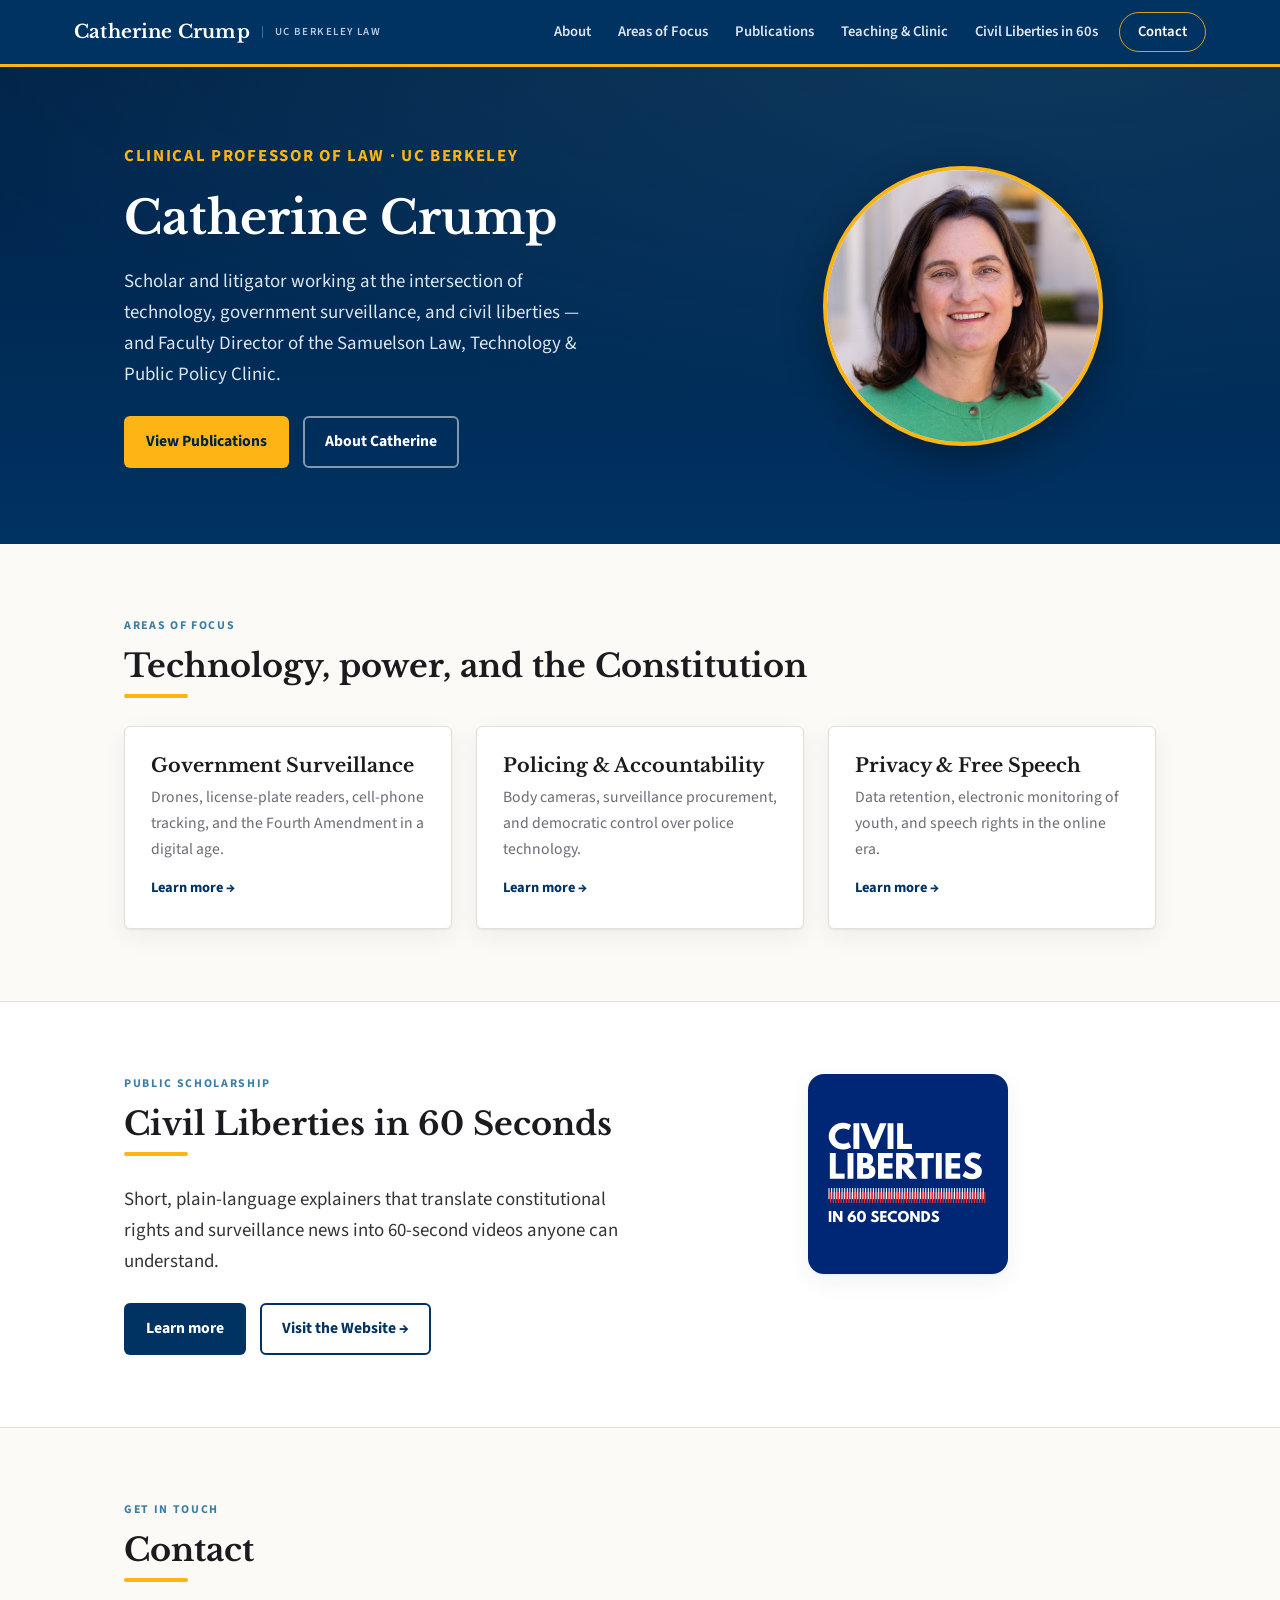
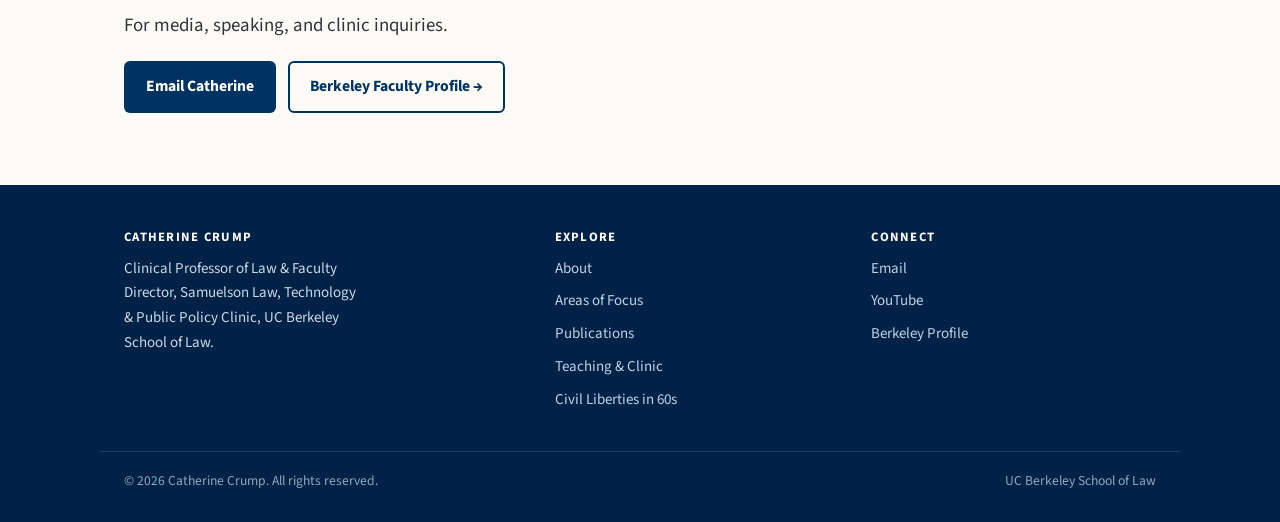
==== index.html @ 0d12ff84 "Refine the top nav menu - Drop redundant 'Home' item (brand links home) - Make 'Contact' a gold outl" ====
<!DOCTYPE html>
<html lang="en">
<head>
  <meta charset="UTF-8" />
  <meta name="viewport" content="width=device-width, initial-scale=1.0" />
  <title>Catherine Crump — Privacy, Surveillance & Civil Liberties Scholar</title>
  <meta name="description" content="Catherine Crump is a clinical professor of law at UC Berkeley and Faculty Director of the Samuelson Law, Technology & Public Policy Clinic, working at the intersection of technology, surveillance, and civil liberties." />
  <link rel="icon" type="image/png" href="assets/favicon.png" />
  <link rel="apple-touch-icon" href="assets/apple-touch-icon.png" />
  <link rel="preconnect" href="https://fonts.googleapis.com" />
  <link rel="preconnect" href="https://fonts.gstatic.com" crossorigin />
  <link href="https://fonts.googleapis.com/css2?family=Libre+Baskerville:ital,wght@0,400;0,700;1,400&family=Source+Sans+3:wght@400;600;700&display=swap" rel="stylesheet" />
  <link rel="stylesheet" href="css/style.css" />
</head>
<body>
  <!-- HEADER -->
  <header class="site-header">
    <nav class="nav">
      <a class="brand" href="index.html">Catherine Crump <span class="brand-sub">UC Berkeley Law</span></a>
      <button class="nav-toggle" aria-label="Menu" aria-expanded="false">☰</button>
      <ul class="nav-links">
        <li><a href="about.html">About</a></li>
        <li><a href="areas-of-focus.html">Areas of Focus</a></li>
        <li><a href="publications.html">Publications</a></li>
        <li><a href="teaching.html">Teaching &amp; Clinic</a></li>
        <li><a href="civil-liberties-60.html">Civil Liberties in 60s</a></li>
        <li><a href="index.html#contact" class="nav-cta">Contact</a></li>
      </ul>
    </nav>
  </header>

  <!-- HERO -->
  <section class="hero">
    <div class="container hero-grid">
      <div>
        <p class="title">Clinical Professor of Law · UC Berkeley</p>
        <h1>Catherine Crump</h1>
        <p>Scholar and litigator working at the intersection of technology, government surveillance, and civil liberties — and Faculty Director of the Samuelson Law, Technology &amp; Public Policy Clinic.</p>
        <div class="hero-cta">
          <a class="btn btn-gold" href="publications.html">View Publications</a>
          <a class="btn btn-ghost" href="about.html">About Catherine</a>
        </div>
      </div>
      <div>
        <div class="portrait">
          <img src="assets/catherine-crump.jpg" alt="Portrait of Catherine Crump" id="portrait" />
        </div>
      </div>
    </div>
  </section>

  <!-- FOCUS AREAS -->
  <section class="section">
    <div class="container">
      <p class="eyebrow">Areas of Focus</p>
      <h2 class="section-title">Technology, power, and the Constitution</h2>
      <div class="rule"></div>
      <div class="grid-3">
        <a class="card card-link" href="areas-of-focus.html#government-surveillance">
          <h3>Government Surveillance</h3>
          <p>Drones, license-plate readers, cell-phone tracking, and the Fourth Amendment in a digital age.</p>
          <span class="card-more">Learn more →</span>
        </a>
        <a class="card card-link" href="areas-of-focus.html#policing-accountability">
          <h3>Policing &amp; Accountability</h3>
          <p>Body cameras, surveillance procurement, and democratic control over police technology.</p>
          <span class="card-more">Learn more →</span>
        </a>
        <a class="card card-link" href="areas-of-focus.html#privacy-free-speech">
          <h3>Privacy &amp; Free Speech</h3>
          <p>Data retention, electronic monitoring of youth, and speech rights in the online era.</p>
          <span class="card-more">Learn more →</span>
        </a>
      </div>
    </div>
  </section>

  <!-- HIGHLIGHT: CL60 -->
  <section class="section section--alt">
    <div class="container grid-2">
      <div>
        <p class="eyebrow">Public Scholarship</p>
        <h2 class="section-title">Civil Liberties in 60 Seconds</h2>
        <div class="rule"></div>
        <p class="lead">Short, plain-language explainers that translate constitutional rights and surveillance news into 60-second videos anyone can understand.</p>
        <div class="hero-cta">
          <a class="btn btn-blue" href="civil-liberties-60.html">Learn more</a>
          <a class="btn btn-ghost" style="color:var(--berkeley-blue);border-color:var(--berkeley-blue)" href="https://homejeopardy.github.io/civil-liberties-60/" target="_blank" rel="noopener">Visit the Website →</a>
        </div>
      </div>
      <div style="text-align:center">
        <a href="https://homejeopardy.github.io/civil-liberties-60/" target="_blank" rel="noopener" aria-label="Visit the Civil Liberties in 60 Seconds website">
          <img src="assets/cl60-logo.png" alt="Civil Liberties in 60 Seconds logo" style="width:200px;margin:0 auto;border-radius:16px;box-shadow:var(--shadow)" />
        </a>
      </div>
    </div>
  </section>

  <!-- CONTACT -->
  <section class="section" id="contact">
    <div class="container">
      <p class="eyebrow">Get in Touch</p>
      <h2 class="section-title">Contact</h2>
      <div class="rule"></div>
      <p class="lead">For media, speaking, and clinic inquiries.</p>
      <div class="contact-links">
        <a class="btn btn-blue" href="mailto:ccrump@clinical.law.berkeley.edu">Email Catherine</a>
        <a class="btn btn-ghost" style="color:var(--berkeley-blue);border-color:var(--berkeley-blue)" href="https://www.law.berkeley.edu/our-faculty/faculty-profiles/catherine-crump/" target="_blank" rel="noopener">Berkeley Faculty Profile →</a>
      </div>
    </div>
  </section>

  <!-- FOOTER -->
  <footer class="site-footer">
    <div class="container footer-grid">
      <div>
        <h4>Catherine Crump</h4>
        <p style="margin:0;max-width:34ch">Clinical Professor of Law &amp; Faculty Director, Samuelson Law, Technology &amp; Public Policy Clinic, UC Berkeley School of Law.</p>
      </div>
      <div>
        <h4>Explore</h4>
        <ul>
          <li><a href="about.html">About</a></li>
          <li><a href="areas-of-focus.html">Areas of Focus</a></li>
          <li><a href="publications.html">Publications</a></li>
          <li><a href="teaching.html">Teaching &amp; Clinic</a></li>
          <li><a href="civil-liberties-60.html">Civil Liberties in 60s</a></li>
        </ul>
      </div>
      <div>
        <h4>Connect</h4>
        <ul>
          <li><a href="mailto:ccrump@clinical.law.berkeley.edu">Email</a></li>
          <li><a href="https://www.youtube.com/@profcrump" target="_blank" rel="noopener">YouTube</a></li>
          <li><a href="https://www.law.berkeley.edu/our-faculty/faculty-profiles/catherine-crump/" target="_blank" rel="noopener">Berkeley Profile</a></li>
        </ul>
      </div>
    </div>
    <div class="container footer-bottom">
      <span>© <span id="year">2026</span> Catherine Crump. All rights reserved.</span>
      <span>UC Berkeley School of Law</span>
    </div>
  </footer>

  <script src="js/main.js"></script>
  <script>document.getElementById("year").textContent = new Date().getFullYear();</script>
</body>
</html>
---- css/style.css ----
/* =========================================================
   Catherine Crump — personal academic site
   Berkeley-scholarly theme
   ========================================================= */

:root {
  /* Berkeley palette */
  --berkeley-blue: #003262;
  --berkeley-blue-deep: #002247;
  --california-gold: #fdb515;
  --founders-rock: #3b7ea1;
  --lawrence: #00b0da;

  /* Neutrals */
  --ink: #1b1b1f;
  --body: #33333a;
  --muted: #6b6b76;
  --line: #e4e0d7;
  --paper: #fbfaf6;
  --card: #ffffff;

  /* CL60 accent (from the channel brand) */
  --cl60-red: #ff3131;

  --serif: "Libre Baskerville", Georgia, "Times New Roman", serif;
  --sans: "Source Sans 3", "Source Sans Pro", -apple-system, BlinkMacSystemFont,
    "Segoe UI", Roboto, Helvetica, Arial, sans-serif;

  --maxw: 1080px;
  --radius: 6px;
  --shadow: 0 1px 2px rgba(0, 30, 60, 0.06), 0 8px 24px rgba(0, 30, 60, 0.06);
}

* { box-sizing: border-box; }

html { scroll-behavior: smooth; }

body {
  margin: 0;
  font-family: var(--sans);
  color: var(--body);
  background: var(--paper);
  line-height: 1.65;
  font-size: 18px;
  -webkit-font-smoothing: antialiased;
  text-rendering: optimizeLegibility;
}

h1, h2, h3, h4 {
  font-family: var(--serif);
  color: var(--ink);
  line-height: 1.25;
  font-weight: 700;
}

a { color: var(--berkeley-blue); text-decoration: none; }
a:hover { text-decoration: underline; }

img { max-width: 100%; display: block; }

.container {
  width: 100%;
  max-width: var(--maxw);
  margin: 0 auto;
  padding: 0 24px;
}

.section { padding: 72px 0; }
.section--tight { padding: 48px 0; }
.section--alt { background: #fff; border-top: 1px solid var(--line); border-bottom: 1px solid var(--line); }

.eyebrow {
  font-family: var(--sans);
  text-transform: uppercase;
  letter-spacing: 0.14em;
  font-size: 0.74rem;
  font-weight: 700;
  color: var(--founders-rock);
  margin: 0 0 10px;
}

.section-title { font-size: 2rem; margin: 0 0 8px; }
.lead { font-size: 1.18rem; color: var(--body); }

/* Gold rule motif */
.rule {
  width: 64px; height: 4px;
  background: var(--california-gold);
  border-radius: 3px;
  margin: 0 0 28px;
}

/* ---------- Header / nav ---------- */
.site-header {
  position: sticky; top: 0; z-index: 50;
  background: var(--berkeley-blue);
  color: #fff;
  border-bottom: 3px solid var(--california-gold);
}
.nav {
  display: flex; align-items: center; justify-content: space-between;
  gap: 12px; padding: 12px 24px; max-width: 1180px; margin: 0 auto;
}
.brand {
  display: flex; align-items: center; gap: 12px; white-space: nowrap;
  color: #fff; font-family: var(--serif); font-weight: 700;
  font-size: 1.16rem; letter-spacing: 0.01em;
}
.brand:hover { text-decoration: none; }
.brand .brand-sub {
  font-family: var(--sans); font-weight: 600; font-size: 0.68rem;
  color: #b9cbe0; letter-spacing: 0.13em; text-transform: uppercase;
  padding-left: 12px; border-left: 1px solid rgba(255,255,255,0.28);
  line-height: 1.15;
}
.nav-links { display: flex; align-items: center; gap: 3px; list-style: none; margin: 0; padding: 0; }
.nav-links a {
  color: #dbe6f2; font-size: 0.92rem; font-weight: 600; white-space: nowrap;
  padding: 8px 12px; border-radius: 6px; display: inline-block;
  transition: color .15s ease, background .15s ease;
}
.nav-links a:hover { color: #fff; background: rgba(255,255,255,0.10); text-decoration: none; }
.nav-links a.active { color: #fff; }
.nav-links a.active::after {
  content: ""; display: block; height: 2px; margin-top: 5px;
  background: var(--california-gold); border-radius: 2px;
}
/* Contact call-to-action pill */
.nav-links a.nav-cta {
  margin-left: 6px; padding: 7px 18px; border-radius: 999px;
  color: #fff; border: 1.5px solid rgba(253,181,21,0.85);
}
.nav-links a.nav-cta:hover {
  background: var(--california-gold); color: var(--berkeley-blue-deep); border-color: var(--california-gold);
}
.nav-toggle {
  display: none; background: transparent; border: 1px solid rgba(255,255,255,0.4);
  color: #fff; border-radius: 5px; padding: 6px 10px; cursor: pointer; font-size: 1.1rem;
}

/* ---------- Hero ---------- */
.hero {
  background:
    radial-gradient(1200px 400px at 80% -10%, rgba(61,126,161,0.25), transparent),
    linear-gradient(180deg, var(--berkeley-blue-deep), var(--berkeley-blue));
  color: #fff; padding: 76px 0;
}
.hero-grid {
  display: grid; grid-template-columns: 1.4fr 0.9fr; gap: 48px; align-items: center;
}
.hero h1 { color: #fff; font-size: 2.9rem; margin: 0 0 14px; }
.hero .title { color: var(--california-gold); font-weight: 700; font-size: 1.05rem;
  text-transform: uppercase; letter-spacing: 0.1em; margin: 0 0 18px; font-family: var(--sans); }
.hero p { color: #dbe6f0; font-size: 1.18rem; max-width: 52ch; }
.hero-cta { margin-top: 26px; display: flex; gap: 14px; flex-wrap: wrap; }

.portrait {
  width: 280px; height: 280px; border-radius: 50%;
  margin: 0 auto; overflow: hidden; background: #ffffff;
  border: 4px solid var(--california-gold);
  box-shadow: 0 12px 40px rgba(0,0,0,0.35);
}
.portrait img { width: 100%; height: 100%; object-fit: cover; }

/* ---------- Buttons ---------- */
.btn {
  display: inline-block; font-family: var(--sans); font-weight: 700;
  padding: 11px 20px; border-radius: 6px; cursor: pointer; font-size: 0.98rem;
  border: 2px solid transparent; transition: transform .05s ease, background .15s ease;
}
.btn:hover { text-decoration: none; }
.btn:active { transform: translateY(1px); }
.btn-gold { background: var(--california-gold); color: var(--berkeley-blue-deep); }
.btn-gold:hover { background: #ffc844; }
.btn-ghost { background: transparent; color: #fff; border-color: rgba(255,255,255,0.5); }
.btn-ghost:hover { background: rgba(255,255,255,0.12); }
.btn-blue { background: var(--berkeley-blue); color: #fff; }
.btn-blue:hover { background: var(--berkeley-blue-deep); }

/* ---------- Cards / highlights ---------- */
.grid-3 { display: grid; grid-template-columns: repeat(3, 1fr); gap: 24px; }
.grid-2 { display: grid; grid-template-columns: 1fr 1fr; gap: 40px; align-items: start; }
.card {
  background: var(--card); border: 1px solid var(--line);
  border-radius: var(--radius); padding: 26px; box-shadow: var(--shadow);
}
.card h3 { margin: 0 0 8px; font-size: 1.2rem; }
.card p { margin: 0; color: var(--muted); font-size: 0.98rem; }

/* Clickable focus cards */
.card-link {
  display: block; text-decoration: none; color: inherit;
  transition: transform .1s ease, box-shadow .15s ease, border-color .15s ease;
}
.card-link:hover {
  transform: translateY(-3px); text-decoration: none;
  border-color: var(--founders-rock);
  box-shadow: 0 12px 30px rgba(0, 30, 60, 0.13);
}
.card-more {
  display: inline-block; margin-top: 14px;
  color: var(--berkeley-blue); font-weight: 700; font-size: 0.9rem;
}
.card-link:hover .card-more { color: var(--founders-rock); }

/* Offset anchored sections below the sticky header */
.focus-section { scroll-margin-top: 88px; }

.stat-row { display: flex; gap: 40px; flex-wrap: wrap; margin-top: 8px; }
.stat b { font-family: var(--serif); font-size: 2rem; color: var(--berkeley-blue); display: block; }
.stat span { color: var(--muted); font-size: 0.9rem; }

/* ---------- Prose ---------- */
.prose p { margin: 0 0 18px; }
.prose h3 { margin: 32px 0 10px; font-size: 1.3rem; }
.prose ul { padding-left: 20px; }
.prose li { margin-bottom: 8px; }

/* ---------- Publications ---------- */
.pub-controls {
  display: flex; flex-wrap: wrap; gap: 10px; align-items: center;
  margin: 0 0 32px;
}
.filter-btn {
  border: 1px solid var(--line); background: #fff; color: var(--body);
  padding: 7px 15px; border-radius: 999px; cursor: pointer; font-size: 0.9rem;
  font-family: var(--sans); font-weight: 600;
}
.filter-btn:hover { border-color: var(--founders-rock); }
.filter-btn.active { background: var(--berkeley-blue); color: #fff; border-color: var(--berkeley-blue); }

.pub-group { margin-bottom: 44px; }
.pub-group > h2 {
  font-size: 1.5rem; color: var(--berkeley-blue);
  border-bottom: 2px solid var(--california-gold);
  padding-bottom: 8px; margin: 0 0 8px;
}
.pub-count { color: var(--muted); font-size: 0.85rem; }

.pub {
  padding: 20px 0; border-bottom: 1px solid var(--line);
  display: grid; grid-template-columns: 68px 1fr; gap: 20px;
}
.pub:last-child { border-bottom: none; }
.pub-year { font-family: var(--serif); font-weight: 700; color: var(--founders-rock); font-size: 1.05rem; }
.pub-title { font-family: var(--serif); font-weight: 700; color: var(--ink); font-size: 1.12rem; margin: 0 0 4px; }
.pub-authors { color: var(--body); font-size: 0.96rem; margin: 0 0 2px; }
.pub-cite { color: var(--muted); font-size: 0.92rem; font-style: italic; margin: 0 0 10px; }
.pub-links { display: flex; gap: 8px; flex-wrap: wrap; }
.pub-link {
  font-size: 0.82rem; font-weight: 700; padding: 4px 12px; border-radius: 4px;
  background: #eef3f8; color: var(--berkeley-blue); border: 1px solid #dbe6f0;
}
.pub-link:hover { background: var(--berkeley-blue); color: #fff; text-decoration: none; }
.pub-link[aria-disabled="true"] { background: #f3f1ec; color: var(--muted); border-color: var(--line); cursor: default; }

/* ---------- CL60 page ---------- */
.cl60-hero {
  background: linear-gradient(135deg, #002676, #001a52);
  color: #fff; border-radius: 12px; padding: 40px; display: grid;
  grid-template-columns: 130px 1fr; gap: 28px; align-items: center;
}
.cl60-hero img { width: 130px; height: 130px; border-radius: 16px; background:#fff; }
.cl60-hero h2 { color: #fff; margin: 0 0 6px; }
.cl60-hero p { color: #d9e3f2; margin: 0 0 16px; }
.tick-divider {
  height: 14px; margin: 34px 0;
  background-image: repeating-linear-gradient(90deg, var(--cl60-red) 0 2px, transparent 2px 16px);
  opacity: 0.8;
}

/* ---------- Contact strip ---------- */
.contact-links { display: flex; flex-wrap: wrap; gap: 12px; margin-top: 20px; }

/* ---------- Footer ---------- */
.site-footer {
  background: var(--berkeley-blue-deep); color: #cdd9e5;
  padding: 44px 0 30px; margin-top: 0; font-size: 0.94rem;
}
.footer-grid { display: grid; grid-template-columns: 1.4fr 1fr 1fr; gap: 32px; }
.site-footer h4 { color: #fff; font-family: var(--sans); font-size: 0.8rem;
  text-transform: uppercase; letter-spacing: 0.1em; margin: 0 0 12px; }
.site-footer a { color: #bcd3ea; }
.site-footer ul { list-style: none; padding: 0; margin: 0; }
.site-footer li { margin-bottom: 8px; }
.footer-bottom { border-top: 1px solid rgba(255,255,255,0.12); margin-top: 30px;
  padding-top: 18px; color: #8fa7bf; font-size: 0.85rem; display: flex;
  justify-content: space-between; flex-wrap: wrap; gap: 8px; }

/* ---------- Responsive ---------- */
/* Collapse to hamburger while the 7-item nav would otherwise wrap */
@media (max-width: 1120px) {
  .nav-toggle { display: inline-block; }
  .nav-links {
    display: none; position: absolute; top: 100%; left: 0; right: 0;
    flex-direction: column; align-items: stretch; gap: 0;
    background: var(--berkeley-blue); padding: 8px 16px 16px;
    border-bottom: 3px solid var(--california-gold);
  }
  .nav-links.open { display: flex; }
  .nav-links a { padding: 12px 8px; font-size: 1rem; }
  .nav-links a.active::after { display: none; }
  /* Contact reverts to a plain (gold) link inside the dropdown */
  .nav-links a.nav-cta {
    margin-left: 0; padding: 12px 8px; border: none; border-radius: 6px;
    color: var(--california-gold);
  }
  .nav-links a.nav-cta:hover { background: rgba(255,255,255,0.10); color: var(--california-gold); }
}

@media (max-width: 560px) {
  .brand .brand-sub { display: none; }
}

@media (max-width: 860px) {
  body { font-size: 17px; }
  .hero-grid { grid-template-columns: 1fr; text-align: center; }
  .hero h1 { font-size: 2.2rem; }
  .hero p { margin-left: auto; margin-right: auto; }
  .hero-cta { justify-content: center; }
  .portrait { order: -1; width: 200px; height: 200px; }
  .grid-3, .grid-2, .footer-grid { grid-template-columns: 1fr; }
  .cl60-hero { grid-template-columns: 1fr; text-align: center; }
  .cl60-hero img { margin: 0 auto; }
  .pub { grid-template-columns: 1fr; gap: 4px; }
  .pub-year { font-size: 0.95rem; }
}
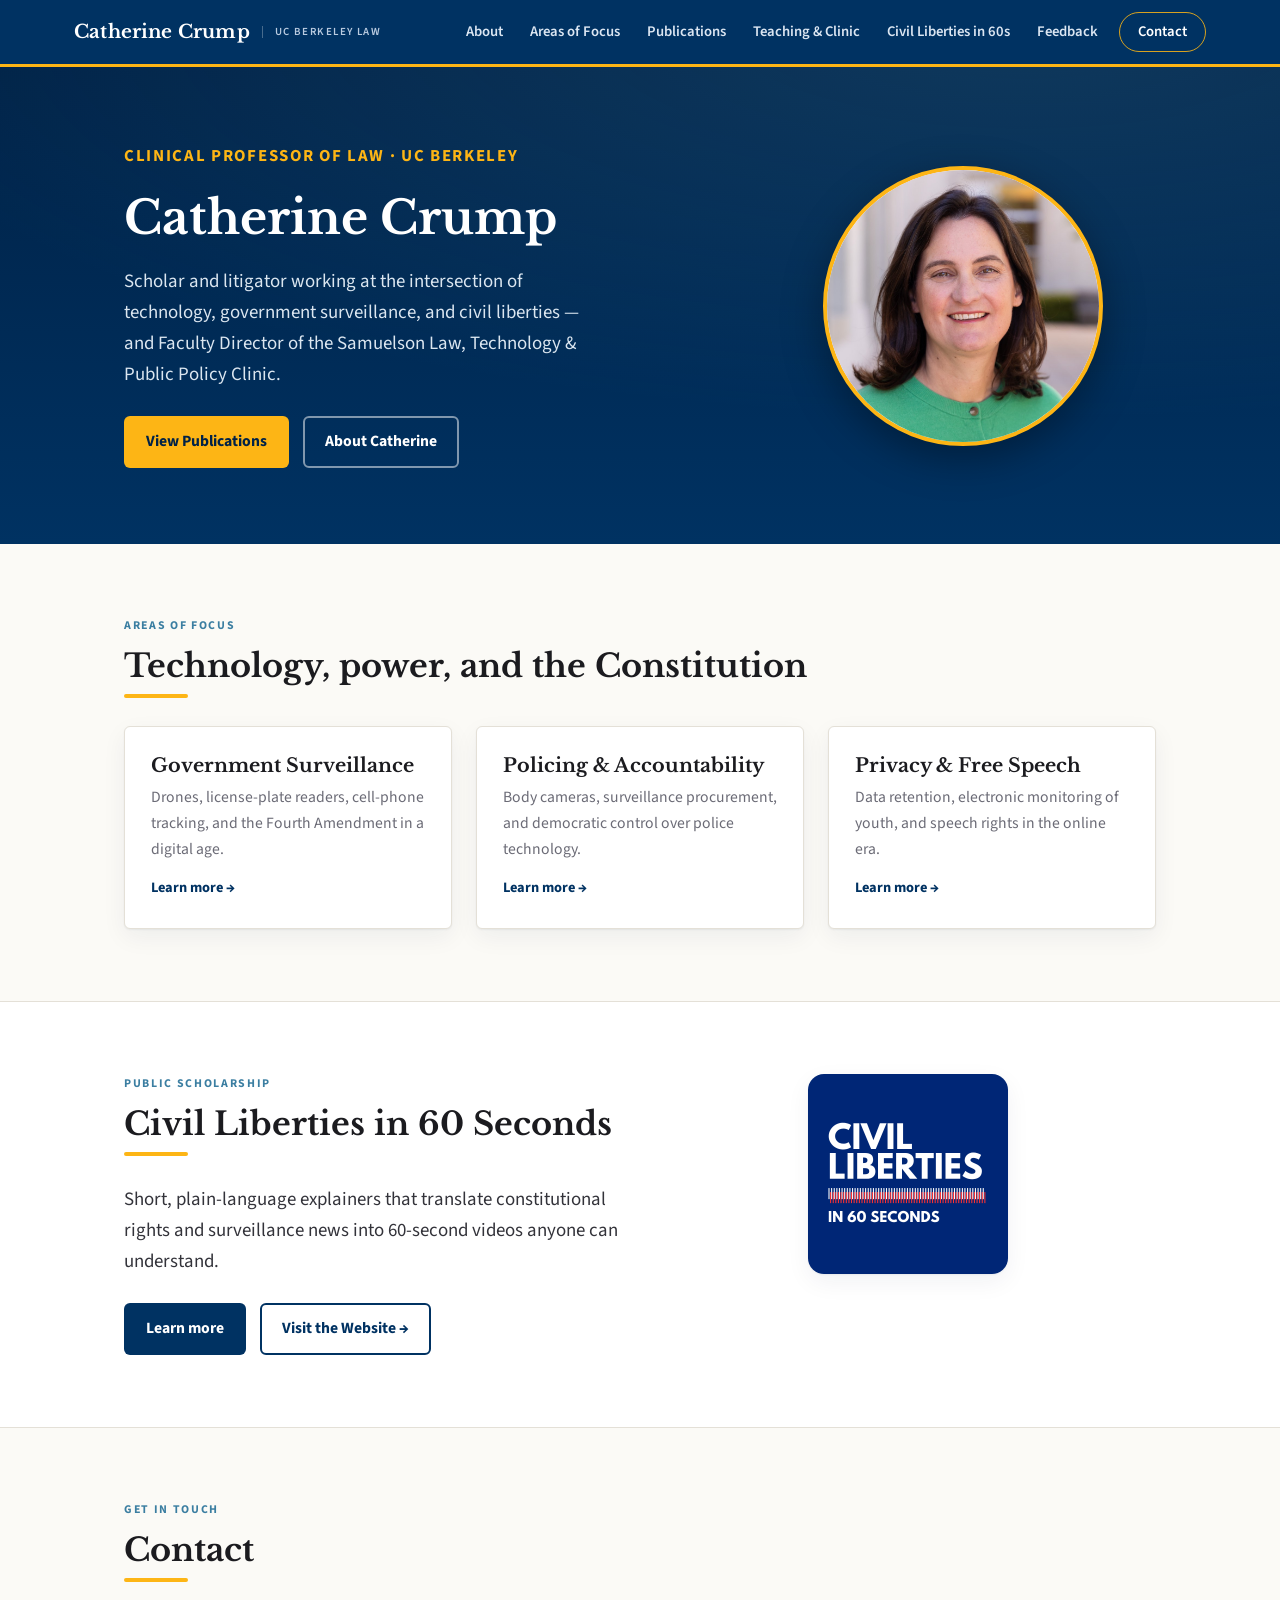
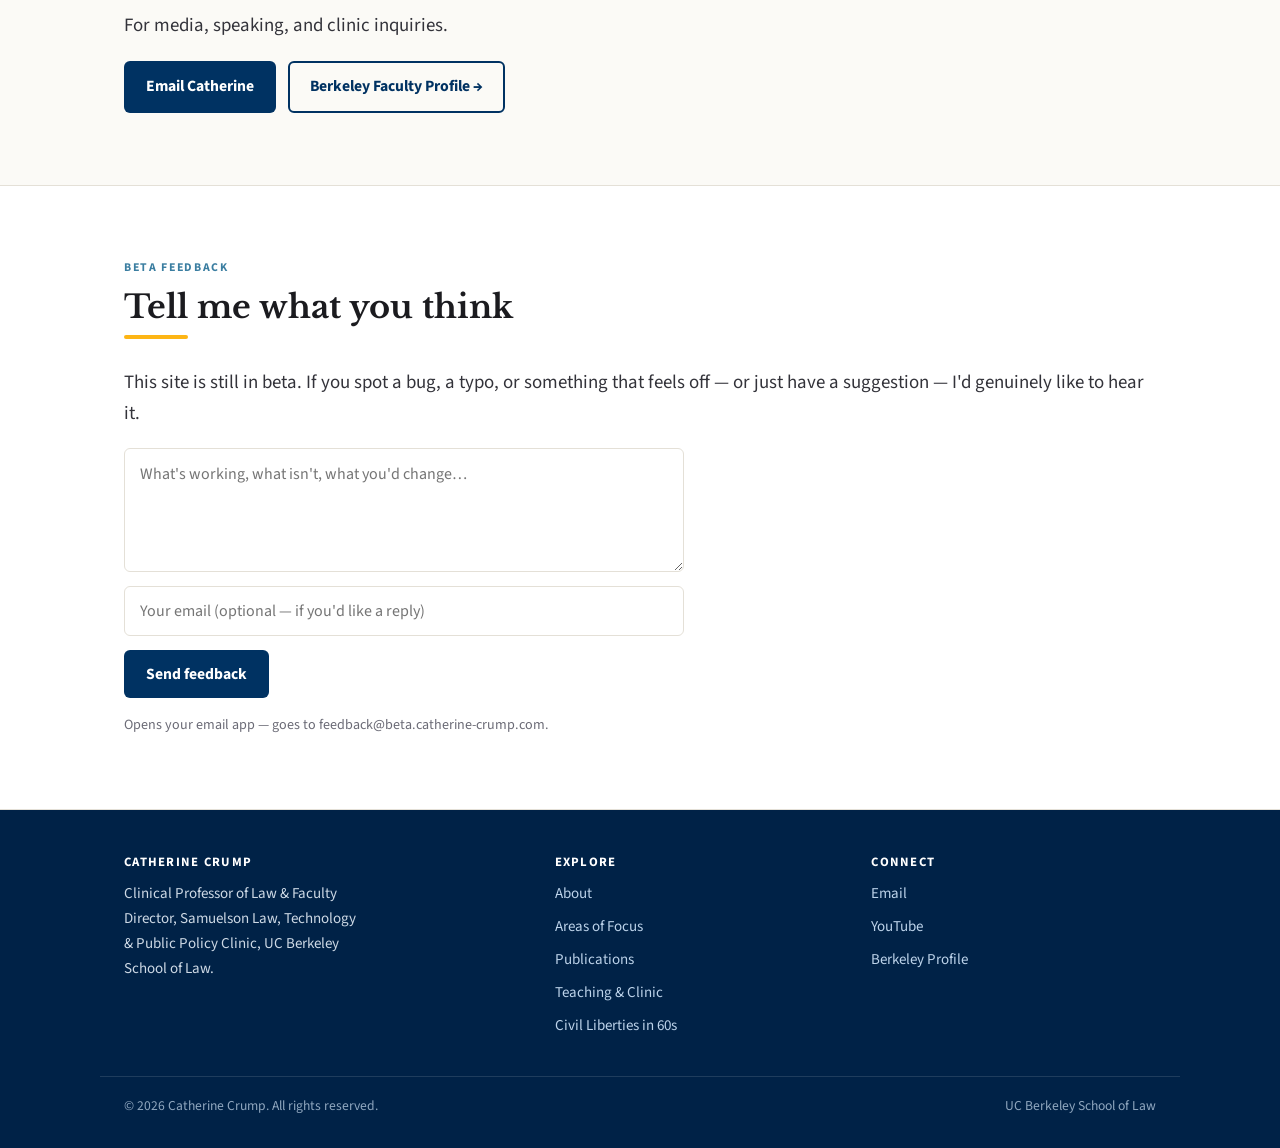
==== commit 8d0d70be: "Add a feedback section (mailto feedback@beta.catherine-crump.com) New Feedback section on the homepa" ====
--- a/index.html
+++ b/index.html
@@ -16,15 +16,16 @@
   <!-- HEADER -->
   <header class="site-header">
     <nav class="nav">
-      <a class="brand" href="index.html">Catherine Crump <span class="brand-sub">UC Berkeley Law</span></a>
+      <a class="brand" href="/">Catherine Crump <span class="brand-sub">UC Berkeley Law</span></a>
       <button class="nav-toggle" aria-label="Menu" aria-expanded="false">☰</button>
       <ul class="nav-links">
-        <li><a href="about.html">About</a></li>
-        <li><a href="areas-of-focus.html">Areas of Focus</a></li>
-        <li><a href="publications.html">Publications</a></li>
-        <li><a href="teaching.html">Teaching &amp; Clinic</a></li>
-        <li><a href="civil-liberties-60.html">Civil Liberties in 60s</a></li>
-        <li><a href="index.html#contact" class="nav-cta">Contact</a></li>
+        <li><a href="about">About</a></li>
+        <li><a href="areas-of-focus">Areas of Focus</a></li>
+        <li><a href="publications">Publications</a></li>
+        <li><a href="teaching">Teaching &amp; Clinic</a></li>
+        <li><a href="civil-liberties-60">Civil Liberties in 60s</a></li>
+        <li><a href="/#feedback">Feedback</a></li>
+        <li><a href="/#contact" class="nav-cta">Contact</a></li>
       </ul>
     </nav>
   </header>
@@ -37,8 +38,8 @@
         <h1>Catherine Crump</h1>
         <p>Scholar and litigator working at the intersection of technology, government surveillance, and civil liberties — and Faculty Director of the Samuelson Law, Technology &amp; Public Policy Clinic.</p>
         <div class="hero-cta">
-          <a class="btn btn-gold" href="publications.html">View Publications</a>
-          <a class="btn btn-ghost" href="about.html">About Catherine</a>
+          <a class="btn btn-gold" href="publications">View Publications</a>
+          <a class="btn btn-ghost" href="about">About Catherine</a>
         </div>
       </div>
       <div>
@@ -56,17 +57,17 @@
       <h2 class="section-title">Technology, power, and the Constitution</h2>
       <div class="rule"></div>
       <div class="grid-3">
-        <a class="card card-link" href="areas-of-focus.html#government-surveillance">
+        <a class="card card-link" href="areas-of-focus#government-surveillance">
           <h3>Government Surveillance</h3>
           <p>Drones, license-plate readers, cell-phone tracking, and the Fourth Amendment in a digital age.</p>
           <span class="card-more">Learn more →</span>
         </a>
-        <a class="card card-link" href="areas-of-focus.html#policing-accountability">
+        <a class="card card-link" href="areas-of-focus#policing-accountability">
           <h3>Policing &amp; Accountability</h3>
           <p>Body cameras, surveillance procurement, and democratic control over police technology.</p>
           <span class="card-more">Learn more →</span>
         </a>
-        <a class="card card-link" href="areas-of-focus.html#privacy-free-speech">
+        <a class="card card-link" href="areas-of-focus#privacy-free-speech">
           <h3>Privacy &amp; Free Speech</h3>
           <p>Data retention, electronic monitoring of youth, and speech rights in the online era.</p>
           <span class="card-more">Learn more →</span>
@@ -84,7 +85,7 @@
         <div class="rule"></div>
         <p class="lead">Short, plain-language explainers that translate constitutional rights and surveillance news into 60-second videos anyone can understand.</p>
         <div class="hero-cta">
-          <a class="btn btn-blue" href="civil-liberties-60.html">Learn more</a>
+          <a class="btn btn-blue" href="civil-liberties-60">Learn more</a>
           <a class="btn btn-ghost" style="color:var(--berkeley-blue);border-color:var(--berkeley-blue)" href="https://homejeopardy.github.io/civil-liberties-60/" target="_blank" rel="noopener">Visit the Website →</a>
         </div>
       </div>
@@ -110,6 +111,22 @@
     </div>
   </section>
 
+  <!-- FEEDBACK -->
+  <section class="section section--alt" id="feedback">
+    <div class="container">
+      <p class="eyebrow">Beta feedback</p>
+      <h2 class="section-title">Tell me what you think</h2>
+      <div class="rule"></div>
+      <p class="lead">This site is still in beta. If you spot a bug, a typo, or something that feels off — or just have a suggestion — I'd genuinely like to hear it.</p>
+      <form class="feedback-form" id="feedback-form">
+        <textarea name="message" rows="4" placeholder="What's working, what isn't, what you'd change…" required aria-label="Your feedback"></textarea>
+        <input type="email" name="email" placeholder="Your email (optional — if you'd like a reply)" aria-label="Your email (optional)" />
+        <button class="btn btn-blue" type="submit">Send feedback</button>
+        <p class="feedback-note">Opens your email app — goes to feedback@beta.catherine-crump.com.</p>
+      </form>
+    </div>
+  </section>
+
   <!-- FOOTER -->
   <footer class="site-footer">
     <div class="container footer-grid">
@@ -120,11 +137,11 @@
       <div>
         <h4>Explore</h4>
         <ul>
-          <li><a href="about.html">About</a></li>
-          <li><a href="areas-of-focus.html">Areas of Focus</a></li>
-          <li><a href="publications.html">Publications</a></li>
-          <li><a href="teaching.html">Teaching &amp; Clinic</a></li>
-          <li><a href="civil-liberties-60.html">Civil Liberties in 60s</a></li>
+          <li><a href="about">About</a></li>
+          <li><a href="areas-of-focus">Areas of Focus</a></li>
+          <li><a href="publications">Publications</a></li>
+          <li><a href="teaching">Teaching &amp; Clinic</a></li>
+          <li><a href="civil-liberties-60">Civil Liberties in 60s</a></li>
         </ul>
       </div>
       <div>
--- a/css/style.css
+++ b/css/style.css
@@ -325,3 +325,28 @@
   .pub { grid-template-columns: 1fr; gap: 4px; }
   .pub-year { font-size: 0.95rem; }
 }
+
+/* ---------------------------- Feedback form ---------------------------- */
+.feedback-form { display: flex; flex-direction: column; gap: 14px; max-width: 560px; }
+.feedback-form textarea,
+.feedback-form input {
+  width: 100%;
+  font-family: var(--sans);
+  font-size: 1rem;
+  color: var(--ink);
+  padding: 13px 15px;
+  border: 1.5px solid var(--line);
+  border-radius: var(--radius);
+  background: var(--card);
+  transition: border-color .15s ease, box-shadow .15s ease;
+}
+.feedback-form textarea { resize: vertical; min-height: 112px; line-height: 1.5; }
+.feedback-form textarea:focus,
+.feedback-form input:focus {
+  outline: none;
+  border-color: var(--berkeley-blue);
+  box-shadow: 0 0 0 3px rgba(0, 50, 98, .12);
+}
+.feedback-form .btn { align-self: flex-start; }
+.feedback-note { color: var(--muted); font-size: .88rem; margin: 2px 0 0; }
+.feedback-done { color: var(--berkeley-blue); font-weight: 700; font-size: 1.05rem; margin: 8px 0; }
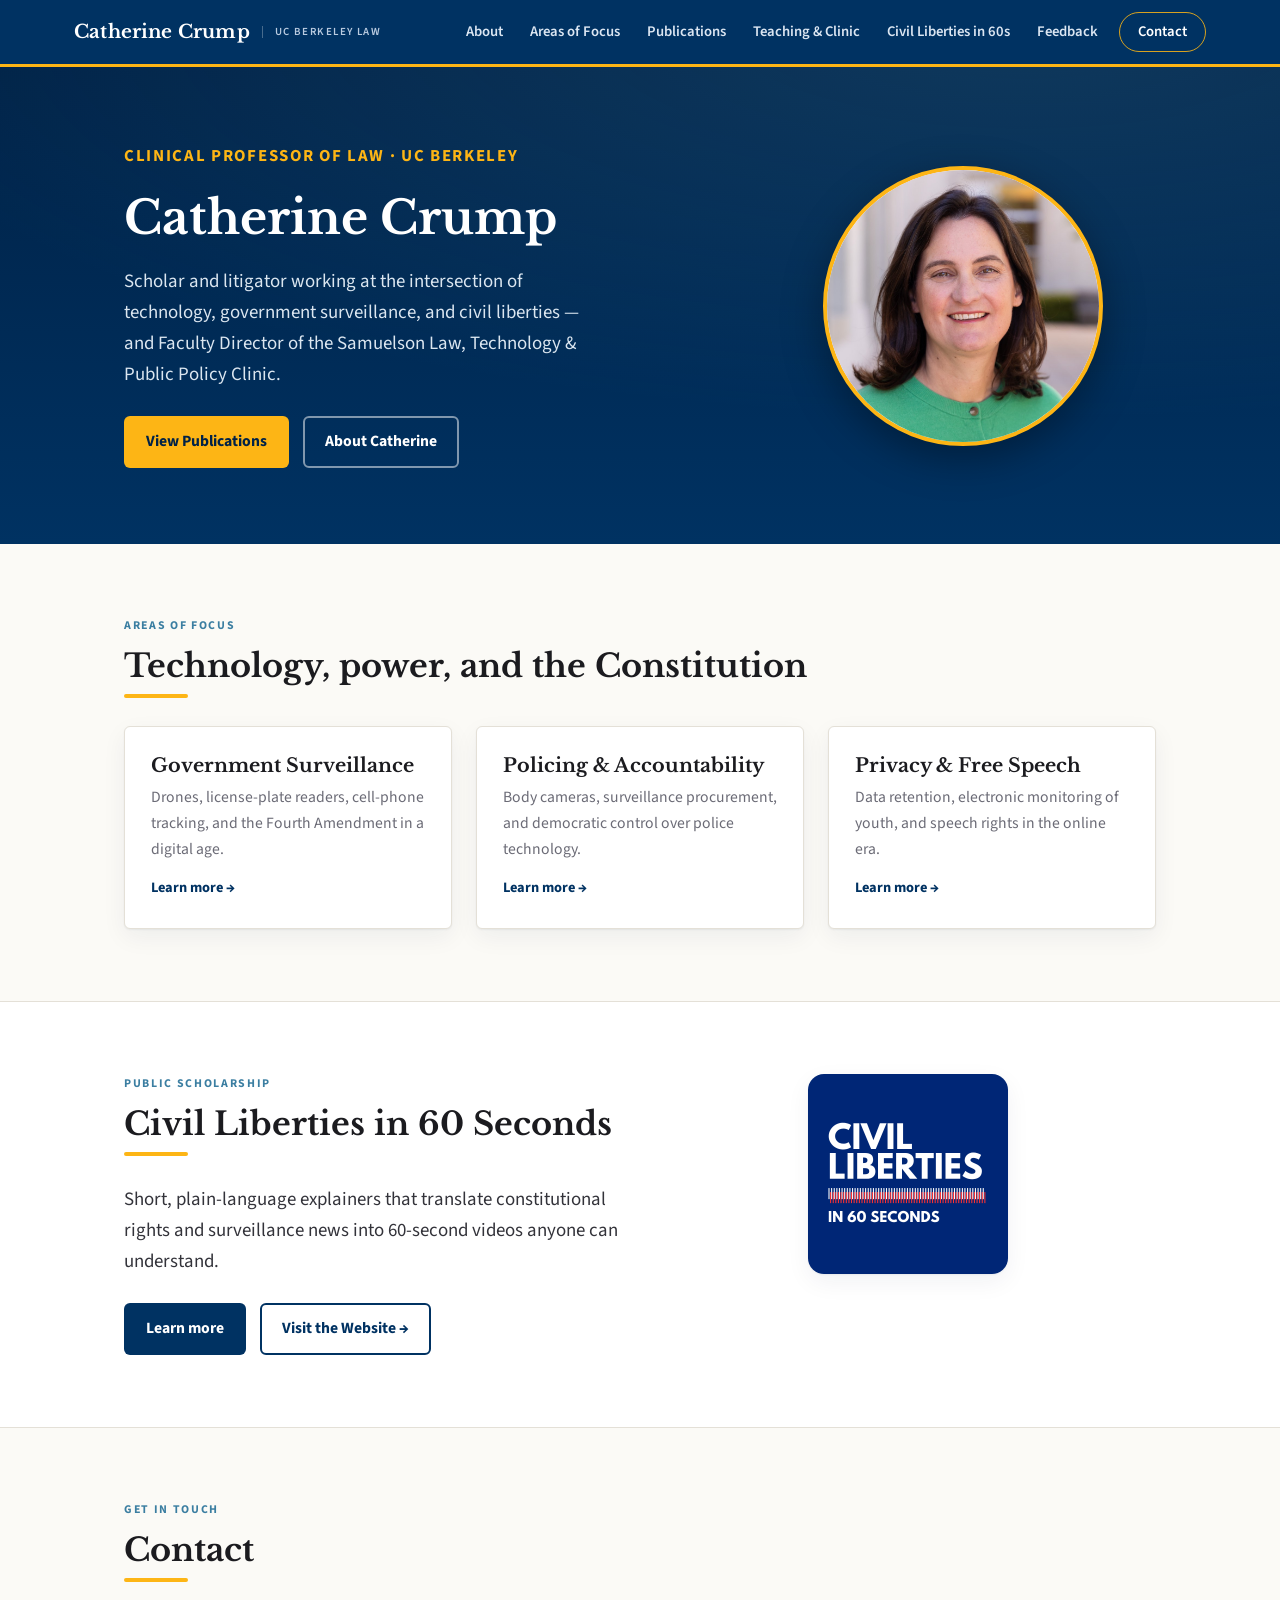
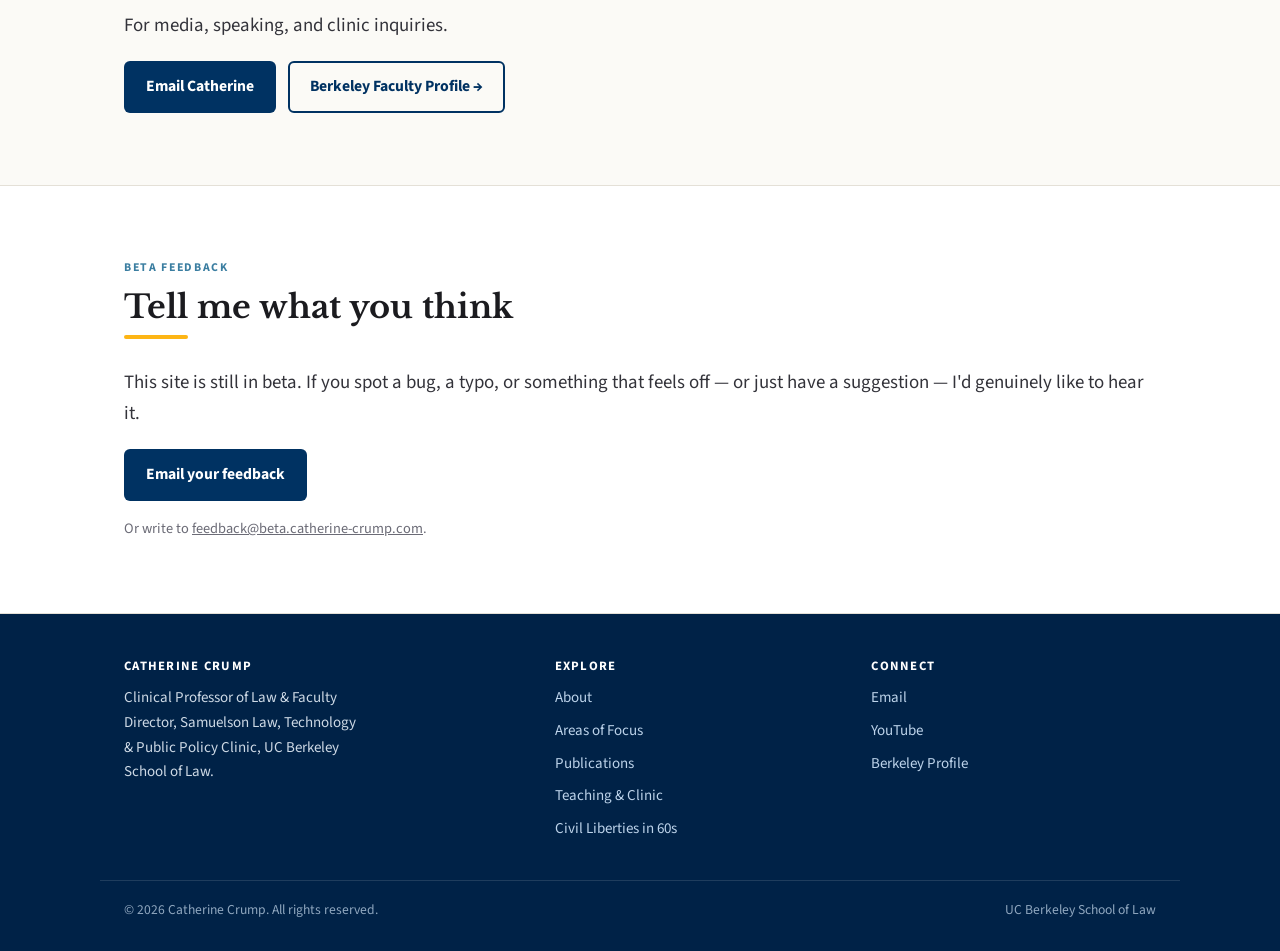
==== commit 90e844b8: "Simplify feedback to a direct email link (drop the form) Co-Authored-By: Claude Opus 4.8 <noreply@an" ====
--- a/index.html
+++ b/index.html
@@ -118,12 +118,10 @@
       <h2 class="section-title">Tell me what you think</h2>
       <div class="rule"></div>
       <p class="lead">This site is still in beta. If you spot a bug, a typo, or something that feels off — or just have a suggestion — I'd genuinely like to hear it.</p>
-      <form class="feedback-form" id="feedback-form">
-        <textarea name="message" rows="4" placeholder="What's working, what isn't, what you'd change…" required aria-label="Your feedback"></textarea>
-        <input type="email" name="email" placeholder="Your email (optional — if you'd like a reply)" aria-label="Your email (optional)" />
-        <button class="btn btn-blue" type="submit">Send feedback</button>
-        <p class="feedback-note">Opens your email app — goes to feedback@beta.catherine-crump.com.</p>
-      </form>
+      <div class="contact-links">
+        <a class="btn btn-blue" href="mailto:feedback@beta.catherine-crump.com">Email your feedback</a>
+      </div>
+      <p class="feedback-note">Or write to <a href="mailto:feedback@beta.catherine-crump.com">feedback@beta.catherine-crump.com</a>.</p>
     </div>
   </section>
 
--- a/css/style.css
+++ b/css/style.css
@@ -326,27 +326,6 @@
   .pub-year { font-size: 0.95rem; }
 }
 
-/* ---------------------------- Feedback form ---------------------------- */
-.feedback-form { display: flex; flex-direction: column; gap: 14px; max-width: 560px; }
-.feedback-form textarea,
-.feedback-form input {
-  width: 100%;
-  font-family: var(--sans);
-  font-size: 1rem;
-  color: var(--ink);
-  padding: 13px 15px;
-  border: 1.5px solid var(--line);
-  border-radius: var(--radius);
-  background: var(--card);
-  transition: border-color .15s ease, box-shadow .15s ease;
-}
-.feedback-form textarea { resize: vertical; min-height: 112px; line-height: 1.5; }
-.feedback-form textarea:focus,
-.feedback-form input:focus {
-  outline: none;
-  border-color: var(--berkeley-blue);
-  box-shadow: 0 0 0 3px rgba(0, 50, 98, .12);
-}
-.feedback-form .btn { align-self: flex-start; }
-.feedback-note { color: var(--muted); font-size: .88rem; margin: 2px 0 0; }
-.feedback-done { color: var(--berkeley-blue); font-weight: 700; font-size: 1.05rem; margin: 8px 0; }
+/* ---------------------------- Feedback note ---------------------------- */
+.feedback-note { color: var(--muted); font-size: .9rem; margin: 16px 0 0; }
+.feedback-note a { color: inherit; text-decoration: underline; }
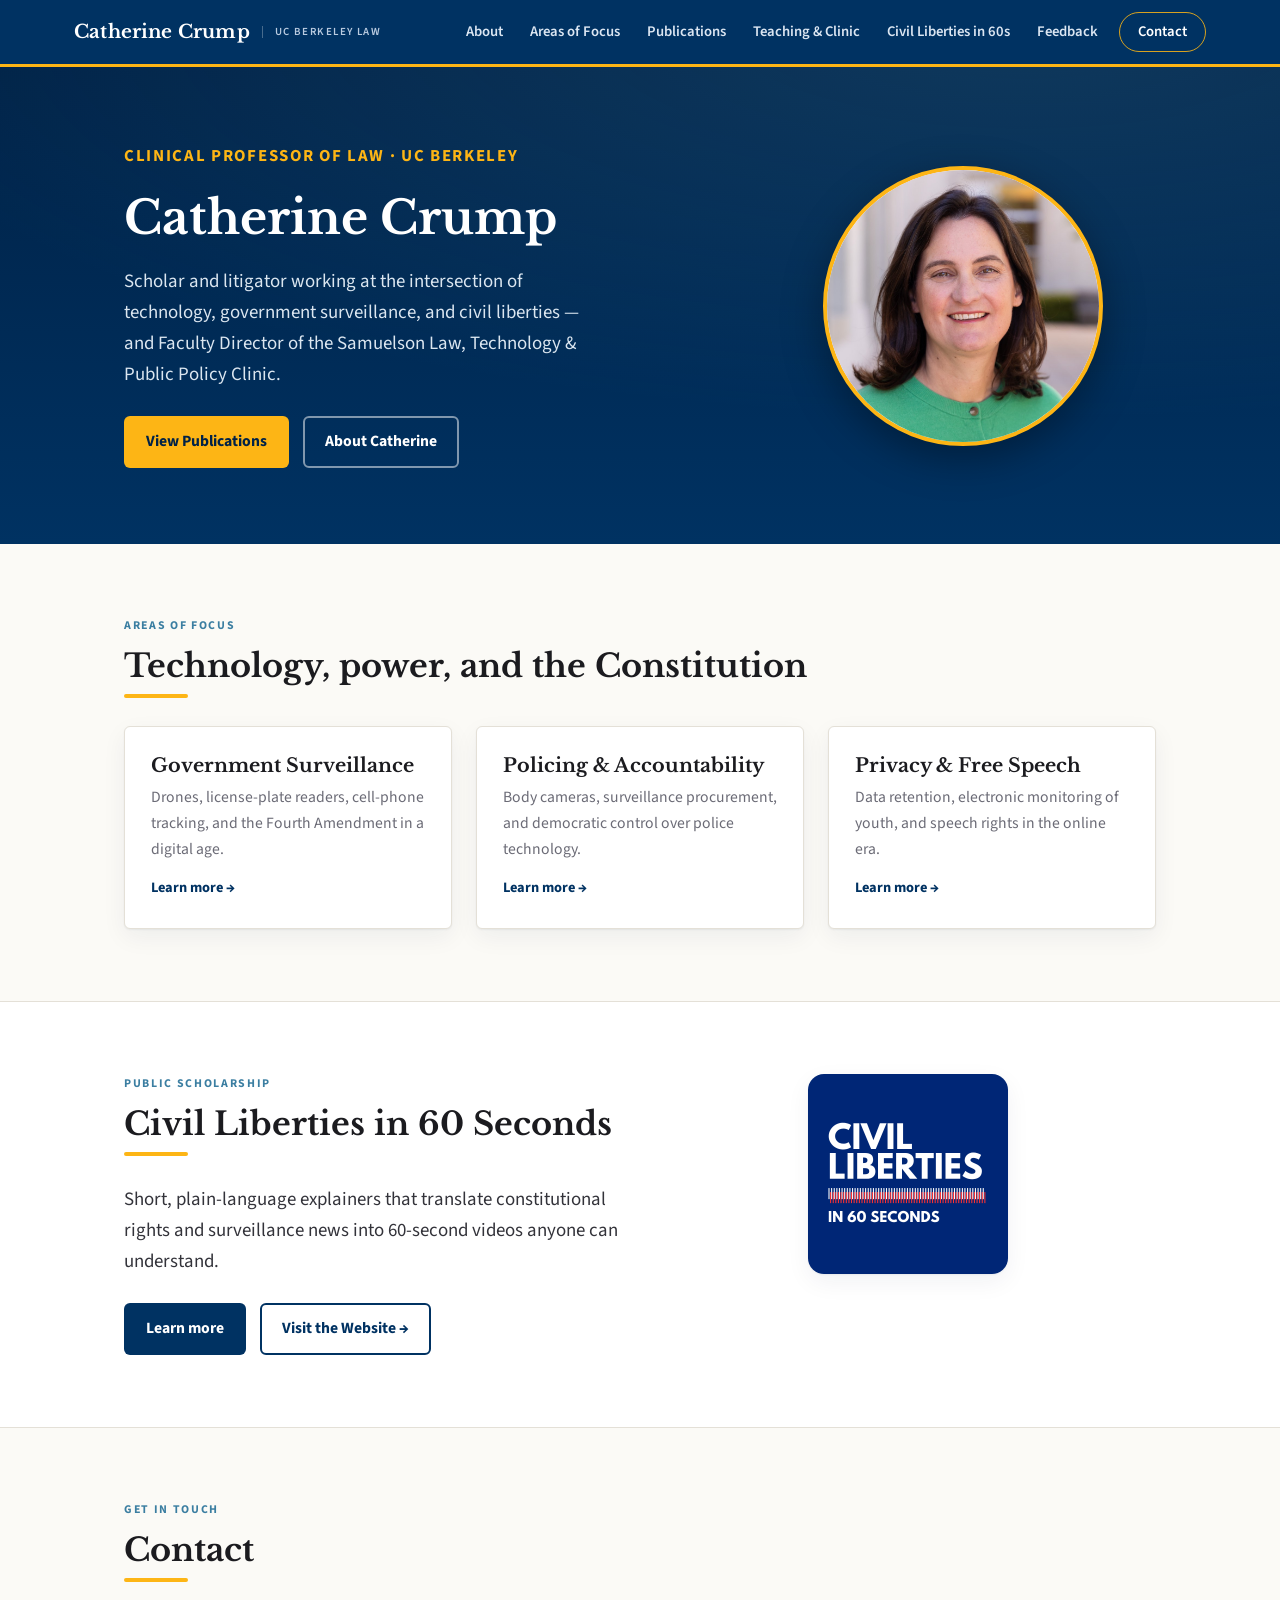
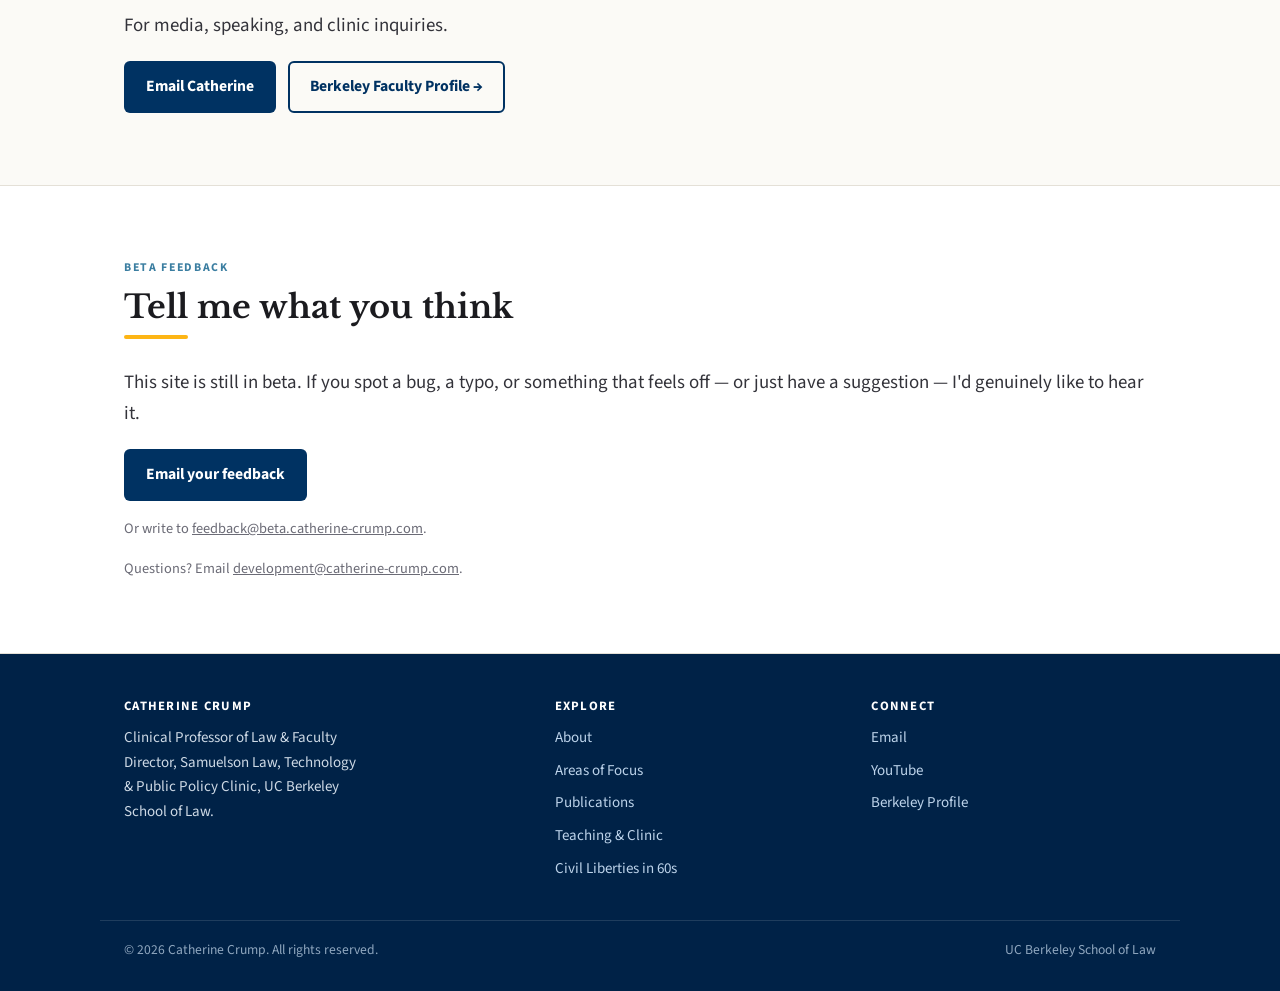
==== commit 35516432: "Add 'Questions? development@catherine-crump.com' to feedback section Co-Authored-By: Claude Opus 4.8" ====
--- a/index.html
+++ b/index.html
@@ -122,6 +122,7 @@
         <a class="btn btn-blue" href="mailto:feedback@beta.catherine-crump.com">Email your feedback</a>
       </div>
       <p class="feedback-note">Or write to <a href="mailto:feedback@beta.catherine-crump.com">feedback@beta.catherine-crump.com</a>.</p>
+      <p class="feedback-note">Questions? Email <a href="mailto:development@catherine-crump.com">development@catherine-crump.com</a>.</p>
     </div>
   </section>
 
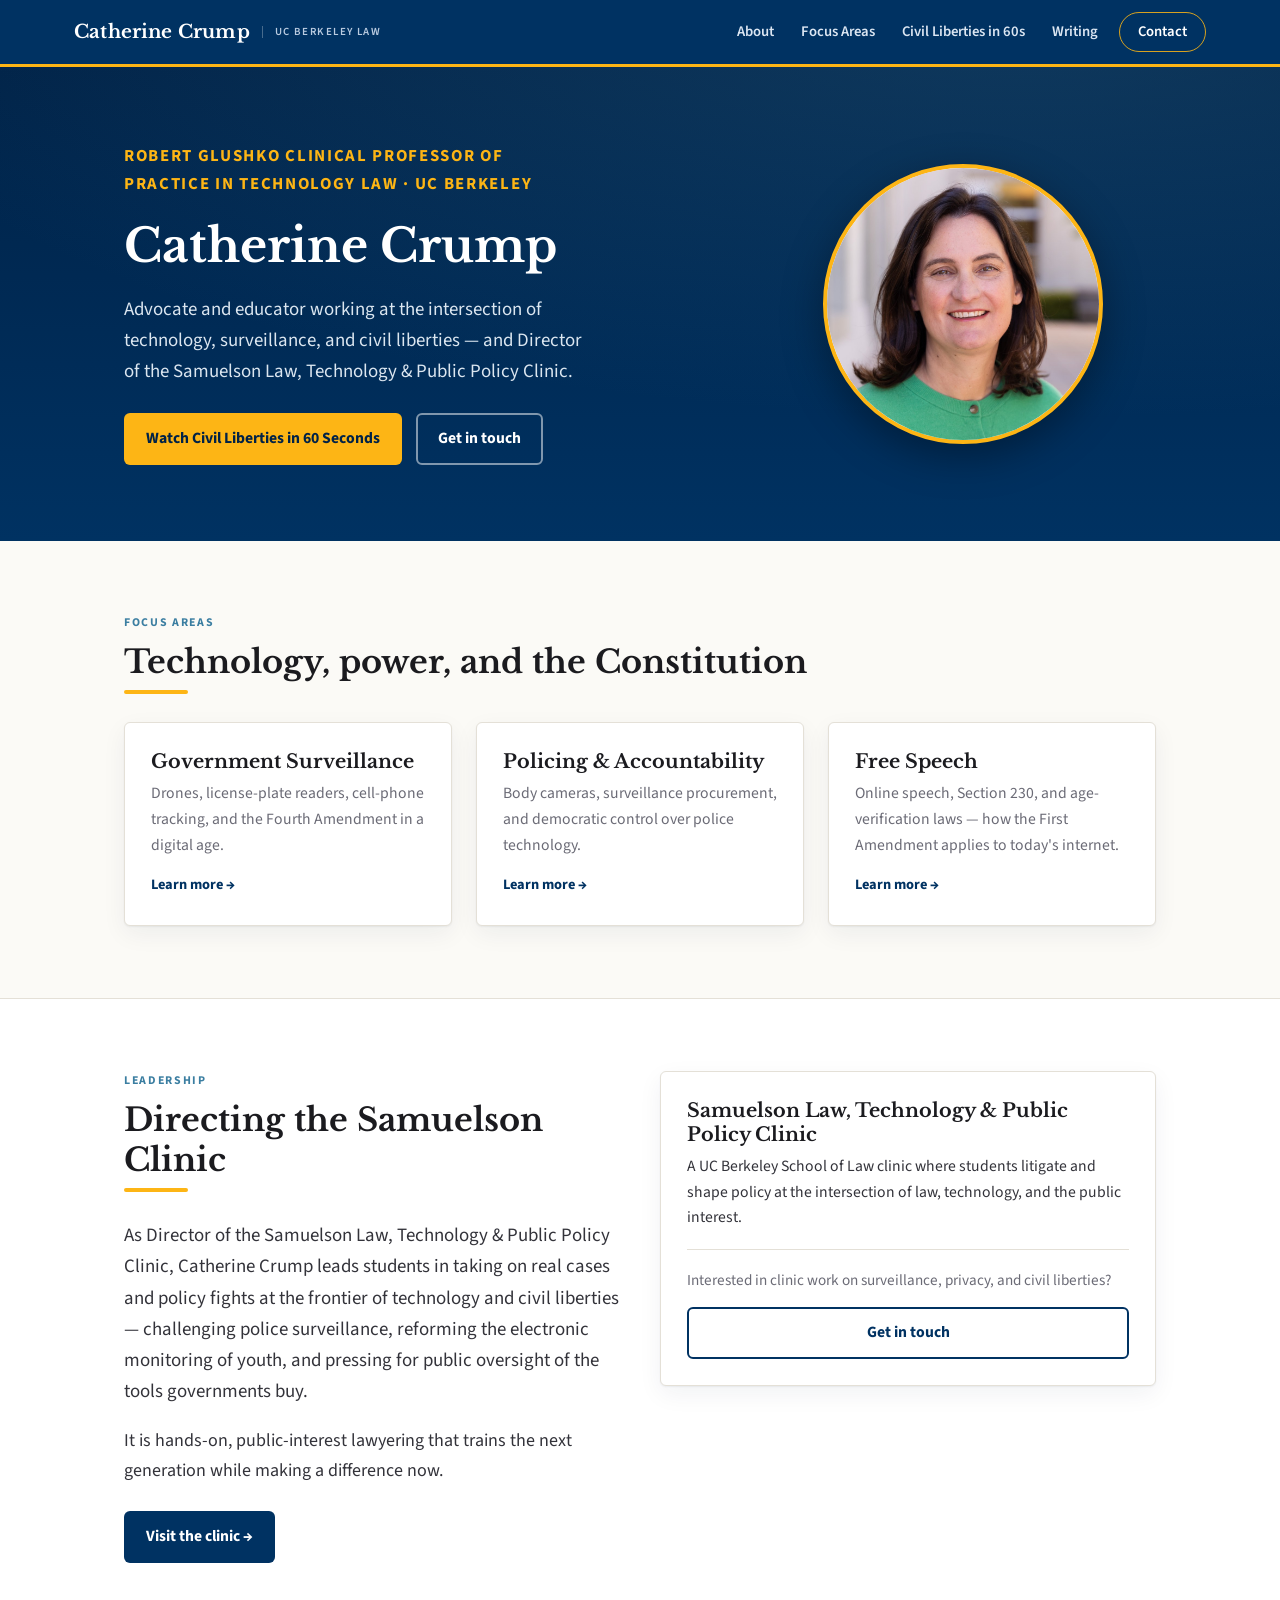
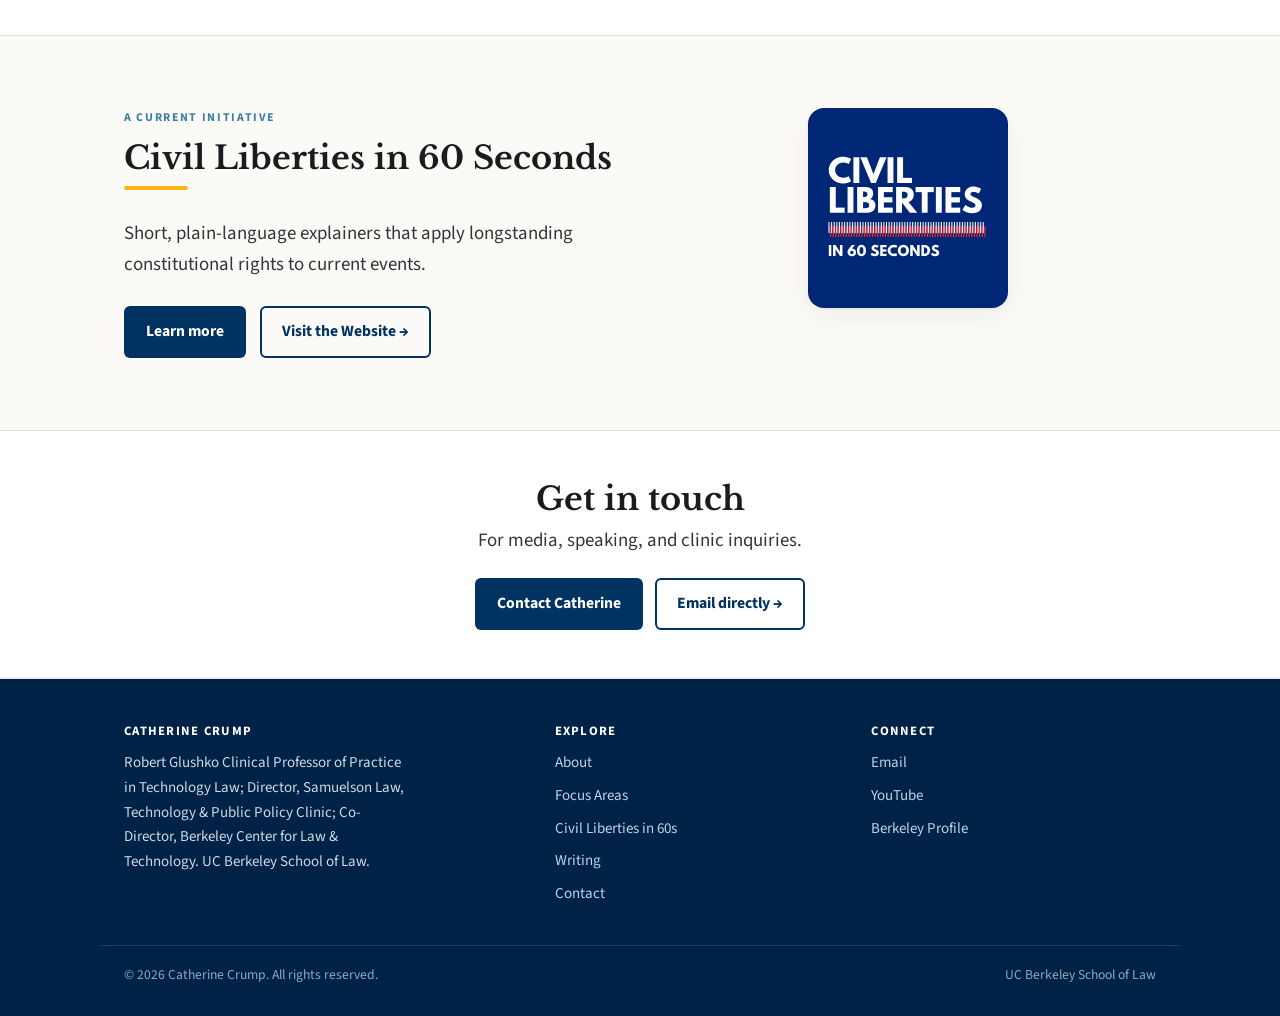
==== commit 6c57d414: "Pre-launch revision: titles, structure, copy - Correct titles throughout: Robert Glushko Clinical Pr" ====
--- a/index.html
+++ b/index.html
@@ -3,8 +3,8 @@
 <head>
   <meta charset="UTF-8" />
   <meta name="viewport" content="width=device-width, initial-scale=1.0" />
-  <title>Catherine Crump — Privacy, Surveillance & Civil Liberties Scholar</title>
-  <meta name="description" content="Catherine Crump is a clinical professor of law at UC Berkeley and Faculty Director of the Samuelson Law, Technology & Public Policy Clinic, working at the intersection of technology, surveillance, and civil liberties." />
+  <title>Catherine Crump — Technology, Surveillance &amp; Civil Liberties</title>
+  <meta name="description" content="Catherine Crump is the Robert Glushko Clinical Professor of Practice in Technology Law at UC Berkeley and Director of the Samuelson Law, Technology & Public Policy Clinic." />
   <link rel="icon" type="image/png" href="assets/favicon.png" />
   <link rel="apple-touch-icon" href="assets/apple-touch-icon.png" />
   <link rel="preconnect" href="https://fonts.googleapis.com" />
@@ -20,12 +20,10 @@
       <button class="nav-toggle" aria-label="Menu" aria-expanded="false">☰</button>
       <ul class="nav-links">
         <li><a href="about">About</a></li>
-        <li><a href="areas-of-focus">Areas of Focus</a></li>
-        <li><a href="publications">Publications</a></li>
-        <li><a href="teaching">Teaching &amp; Clinic</a></li>
+        <li><a href="areas-of-focus">Focus Areas</a></li>
         <li><a href="civil-liberties-60">Civil Liberties in 60s</a></li>
-        <li><a href="/#feedback">Feedback</a></li>
-        <li><a href="/#contact" class="nav-cta">Contact</a></li>
+        <li><a href="writing">Writing</a></li>
+        <li><a href="contact" class="nav-cta">Contact</a></li>
       </ul>
     </nav>
   </header>
@@ -34,12 +32,12 @@
   <section class="hero">
     <div class="container hero-grid">
       <div>
-        <p class="title">Clinical Professor of Law · UC Berkeley</p>
+        <p class="title">Robert Glushko Clinical Professor of Practice in Technology Law · UC Berkeley</p>
         <h1>Catherine Crump</h1>
-        <p>Scholar and litigator working at the intersection of technology, government surveillance, and civil liberties — and Faculty Director of the Samuelson Law, Technology &amp; Public Policy Clinic.</p>
+        <p>Advocate and educator working at the intersection of technology, surveillance, and civil liberties — and Director of the Samuelson Law, Technology &amp; Public Policy Clinic.</p>
         <div class="hero-cta">
-          <a class="btn btn-gold" href="publications">View Publications</a>
-          <a class="btn btn-ghost" href="about">About Catherine</a>
+          <a class="btn btn-gold" href="civil-liberties-60">Watch Civil Liberties in 60 Seconds</a>
+          <a class="btn btn-ghost" href="contact">Get in touch</a>
         </div>
       </div>
       <div>
@@ -53,7 +51,7 @@
   <!-- FOCUS AREAS -->
   <section class="section">
     <div class="container">
-      <p class="eyebrow">Areas of Focus</p>
+      <p class="eyebrow">Focus Areas</p>
       <h2 class="section-title">Technology, power, and the Constitution</h2>
       <div class="rule"></div>
       <div class="grid-3">
@@ -67,23 +65,48 @@
           <p>Body cameras, surveillance procurement, and democratic control over police technology.</p>
           <span class="card-more">Learn more →</span>
         </a>
-        <a class="card card-link" href="areas-of-focus#privacy-free-speech">
-          <h3>Privacy &amp; Free Speech</h3>
-          <p>Data retention, electronic monitoring of youth, and speech rights in the online era.</p>
+        <a class="card card-link" href="areas-of-focus#free-speech">
+          <h3>Free Speech</h3>
+          <p>Online speech, Section 230, and age-verification laws — how the First Amendment applies to today's internet.</p>
           <span class="card-more">Learn more →</span>
         </a>
       </div>
     </div>
   </section>
 
-  <!-- HIGHLIGHT: CL60 -->
+  <!-- CLINIC (leadership / impact) -->
   <section class="section section--alt">
     <div class="container grid-2">
       <div>
-        <p class="eyebrow">Public Scholarship</p>
+        <p class="eyebrow">Leadership</p>
+        <h2 class="section-title">Directing the Samuelson Clinic</h2>
+        <div class="rule"></div>
+        <p class="lead">As Director of the Samuelson Law, Technology &amp; Public Policy Clinic, Catherine Crump leads students in taking on real cases and policy fights at the frontier of technology and civil liberties — challenging police surveillance, reforming the electronic monitoring of youth, and pressing for public oversight of the tools governments buy.</p>
+        <p>It is hands-on, public-interest lawyering that trains the next generation while making a difference now.</p>
+        <div class="hero-cta">
+          <a class="btn btn-blue" href="https://www.law.berkeley.edu/experiential/clinics/samuelson-law-technology-public-policy-clinic/" target="_blank" rel="noopener">Visit the clinic →</a>
+        </div>
+      </div>
+      <aside>
+        <div class="card">
+          <h3>Samuelson Law, Technology &amp; Public Policy Clinic</h3>
+          <p style="color:var(--body)">A UC Berkeley School of Law clinic where students litigate and shape policy at the intersection of law, technology, and the public interest.</p>
+          <hr style="border:none;border-top:1px solid var(--line);margin:18px 0" />
+          <p style="margin:0;font-size:0.95rem;color:var(--muted)">Interested in clinic work on surveillance, privacy, and civil liberties?</p>
+          <a class="btn btn-ghost" style="color:var(--berkeley-blue);border-color:var(--berkeley-blue);width:100%;text-align:center;margin-top:14px" href="contact">Get in touch</a>
+        </div>
+      </aside>
+    </div>
+  </section>
+
+  <!-- CL60 -->
+  <section class="section">
+    <div class="container grid-2">
+      <div>
+        <p class="eyebrow">A current initiative</p>
         <h2 class="section-title">Civil Liberties in 60 Seconds</h2>
         <div class="rule"></div>
-        <p class="lead">Short, plain-language explainers that translate constitutional rights and surveillance news into 60-second videos anyone can understand.</p>
+        <p class="lead">Short, plain-language explainers that apply longstanding constitutional rights to current events.</p>
         <div class="hero-cta">
           <a class="btn btn-blue" href="civil-liberties-60">Learn more</a>
           <a class="btn btn-ghost" style="color:var(--berkeley-blue);border-color:var(--berkeley-blue)" href="https://homejeopardy.github.io/civil-liberties-60/" target="_blank" rel="noopener">Visit the Website →</a>
@@ -97,32 +120,15 @@
     </div>
   </section>
 
-  <!-- CONTACT -->
-  <section class="section" id="contact">
-    <div class="container">
-      <p class="eyebrow">Get in Touch</p>
-      <h2 class="section-title">Contact</h2>
-      <div class="rule"></div>
-      <p class="lead">For media, speaking, and clinic inquiries.</p>
-      <div class="contact-links">
-        <a class="btn btn-blue" href="mailto:ccrump@clinical.law.berkeley.edu">Email Catherine</a>
-        <a class="btn btn-ghost" style="color:var(--berkeley-blue);border-color:var(--berkeley-blue)" href="https://www.law.berkeley.edu/our-faculty/faculty-profiles/catherine-crump/" target="_blank" rel="noopener">Berkeley Faculty Profile →</a>
+  <!-- CLOSING CTA -->
+  <section class="section--tight section--alt">
+    <div class="container" style="text-align:center">
+      <h2 class="section-title" style="margin-bottom:6px">Get in touch</h2>
+      <p class="lead" style="margin:0 auto 22px">For media, speaking, and clinic inquiries.</p>
+      <div class="contact-links" style="justify-content:center">
+        <a class="btn btn-blue" href="contact">Contact Catherine</a>
+        <a class="btn btn-ghost" style="color:var(--berkeley-blue);border-color:var(--berkeley-blue)" href="mailto:ccrump@clinical.law.berkeley.edu">Email directly →</a>
       </div>
-    </div>
-  </section>
-
-  <!-- FEEDBACK -->
-  <section class="section section--alt" id="feedback">
-    <div class="container">
-      <p class="eyebrow">Beta feedback</p>
-      <h2 class="section-title">Tell me what you think</h2>
-      <div class="rule"></div>
-      <p class="lead">This site is still in beta. If you spot a bug, a typo, or something that feels off — or just have a suggestion — I'd genuinely like to hear it.</p>
-      <div class="contact-links">
-        <a class="btn btn-blue" href="mailto:feedback@beta.catherine-crump.com">Email your feedback</a>
-      </div>
-      <p class="feedback-note">Or write to <a href="mailto:feedback@beta.catherine-crump.com">feedback@beta.catherine-crump.com</a>.</p>
-      <p class="feedback-note">Questions? Email <a href="mailto:development@catherine-crump.com">development@catherine-crump.com</a>.</p>
     </div>
   </section>
 
@@ -131,16 +137,16 @@
     <div class="container footer-grid">
       <div>
         <h4>Catherine Crump</h4>
-        <p style="margin:0;max-width:34ch">Clinical Professor of Law &amp; Faculty Director, Samuelson Law, Technology &amp; Public Policy Clinic, UC Berkeley School of Law.</p>
+        <p style="margin:0;max-width:40ch">Robert Glushko Clinical Professor of Practice in Technology Law; Director, Samuelson Law, Technology &amp; Public Policy Clinic; Co-Director, Berkeley Center for Law &amp; Technology. UC Berkeley School of Law.</p>
       </div>
       <div>
         <h4>Explore</h4>
         <ul>
           <li><a href="about">About</a></li>
-          <li><a href="areas-of-focus">Areas of Focus</a></li>
-          <li><a href="publications">Publications</a></li>
-          <li><a href="teaching">Teaching &amp; Clinic</a></li>
+          <li><a href="areas-of-focus">Focus Areas</a></li>
           <li><a href="civil-liberties-60">Civil Liberties in 60s</a></li>
+          <li><a href="writing">Writing</a></li>
+          <li><a href="contact">Contact</a></li>
         </ul>
       </div>
       <div>
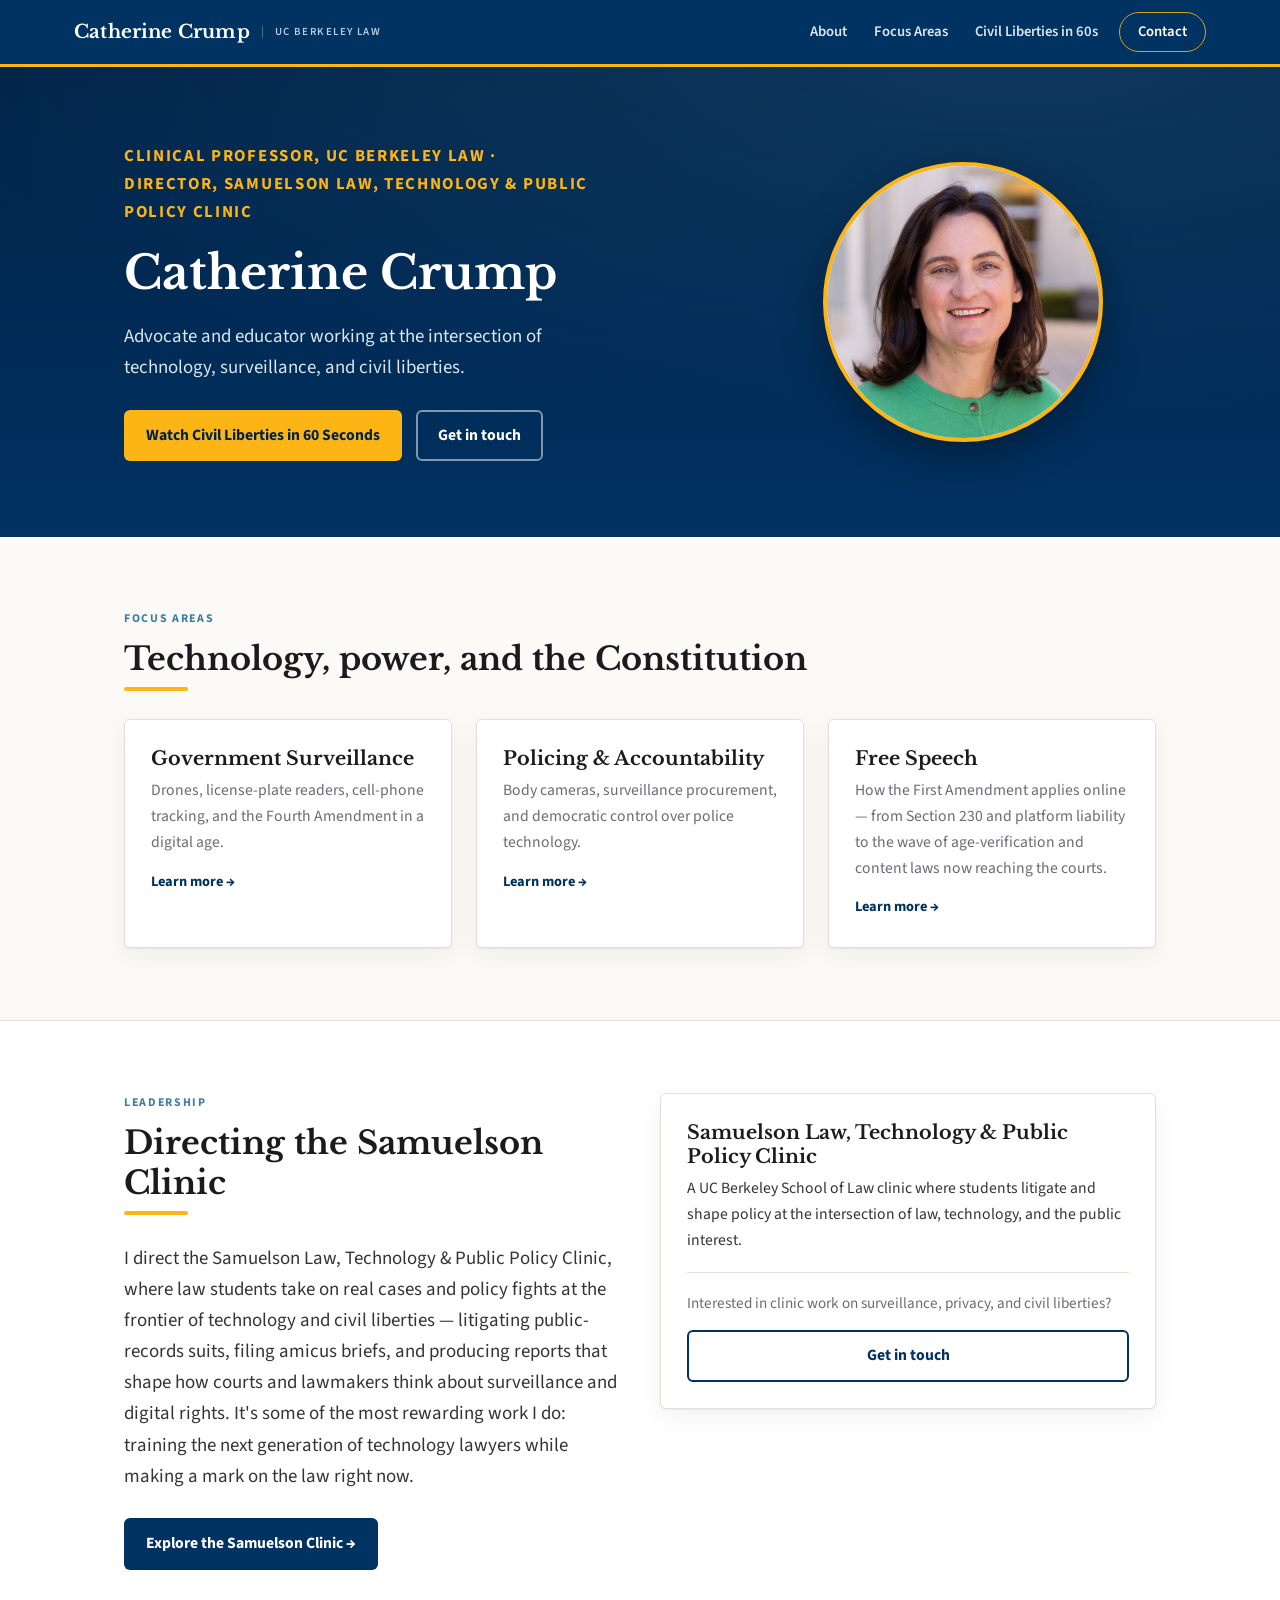
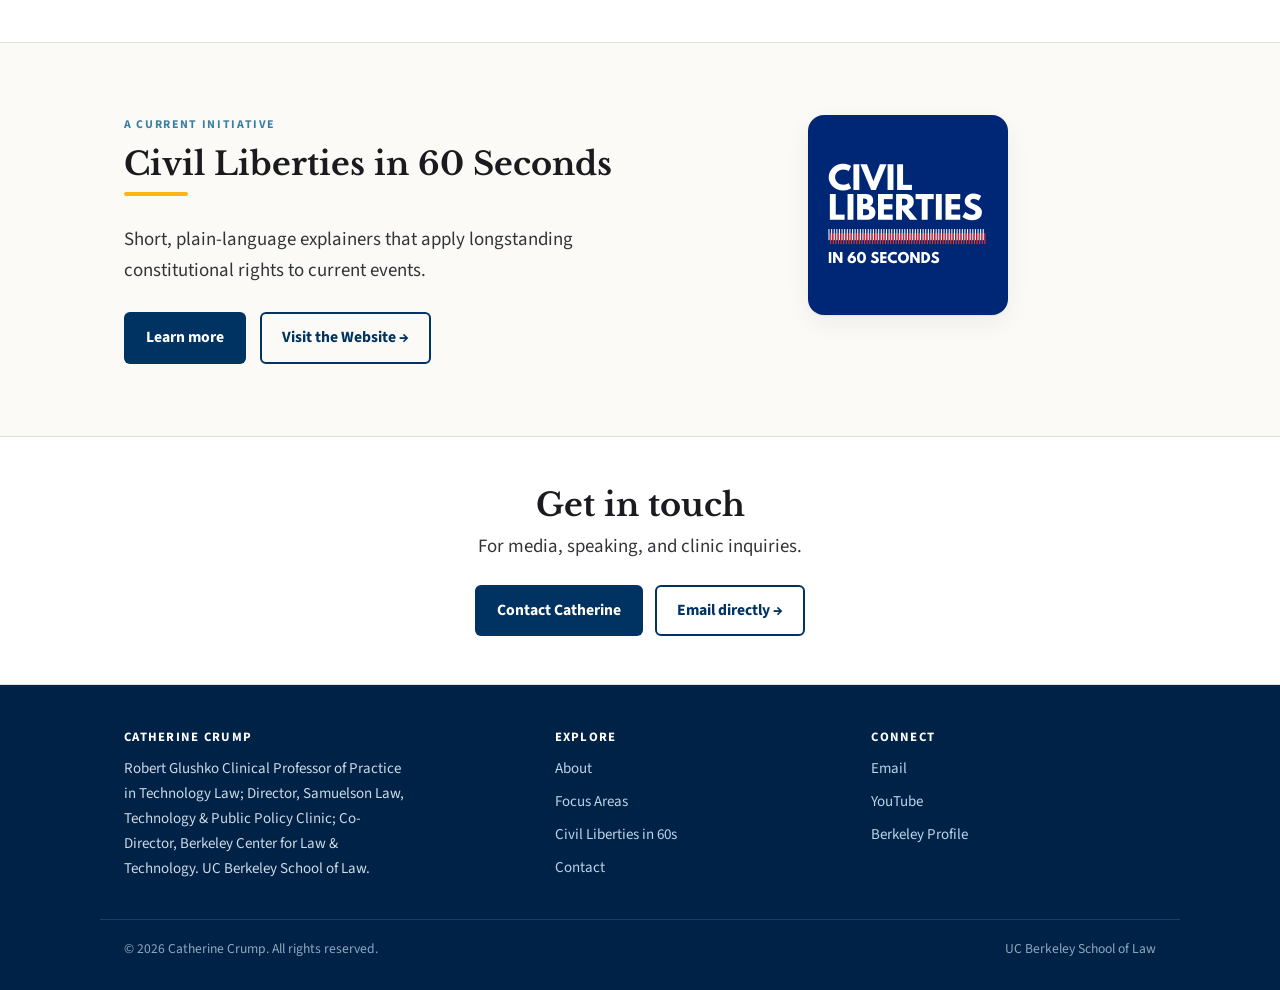
==== commit 4ecb9fce: "Apply Catherine's pre-launch brief (branch, do not deploy) A1 tagline; A2 short-form hero title + fu" ====
--- a/index.html
+++ b/index.html
@@ -22,7 +22,6 @@
         <li><a href="about">About</a></li>
         <li><a href="areas-of-focus">Focus Areas</a></li>
         <li><a href="civil-liberties-60">Civil Liberties in 60s</a></li>
-        <li><a href="writing">Writing</a></li>
         <li><a href="contact" class="nav-cta">Contact</a></li>
       </ul>
     </nav>
@@ -32,9 +31,9 @@
   <section class="hero">
     <div class="container hero-grid">
       <div>
-        <p class="title">Robert Glushko Clinical Professor of Practice in Technology Law · UC Berkeley</p>
+        <p class="title">Clinical Professor, UC Berkeley Law · Director, Samuelson Law, Technology &amp; Public Policy Clinic</p>
         <h1>Catherine Crump</h1>
-        <p>Advocate and educator working at the intersection of technology, surveillance, and civil liberties — and Director of the Samuelson Law, Technology &amp; Public Policy Clinic.</p>
+        <p>Advocate and educator working at the intersection of technology, surveillance, and civil liberties.</p>
         <div class="hero-cta">
           <a class="btn btn-gold" href="civil-liberties-60">Watch Civil Liberties in 60 Seconds</a>
           <a class="btn btn-ghost" href="contact">Get in touch</a>
@@ -67,7 +66,7 @@
         </a>
         <a class="card card-link" href="areas-of-focus#free-speech">
           <h3>Free Speech</h3>
-          <p>Online speech, Section 230, and age-verification laws — how the First Amendment applies to today's internet.</p>
+          <p>How the First Amendment applies online — from Section 230 and platform liability to the wave of age-verification and content laws now reaching the courts.</p>
           <span class="card-more">Learn more →</span>
         </a>
       </div>
@@ -81,10 +80,9 @@
         <p class="eyebrow">Leadership</p>
         <h2 class="section-title">Directing the Samuelson Clinic</h2>
         <div class="rule"></div>
-        <p class="lead">As Director of the Samuelson Law, Technology &amp; Public Policy Clinic, Catherine Crump leads students in taking on real cases and policy fights at the frontier of technology and civil liberties — challenging police surveillance, reforming the electronic monitoring of youth, and pressing for public oversight of the tools governments buy.</p>
-        <p>It is hands-on, public-interest lawyering that trains the next generation while making a difference now.</p>
+        <p class="lead">I direct the Samuelson Law, Technology &amp; Public Policy Clinic, where law students take on real cases and policy fights at the frontier of technology and civil liberties — litigating public-records suits, filing amicus briefs, and producing reports that shape how courts and lawmakers think about surveillance and digital rights. It's some of the most rewarding work I do: training the next generation of technology lawyers while making a mark on the law right now.</p>
         <div class="hero-cta">
-          <a class="btn btn-blue" href="https://www.law.berkeley.edu/experiential/clinics/samuelson-law-technology-public-policy-clinic/" target="_blank" rel="noopener">Visit the clinic →</a>
+          <a class="btn btn-blue" href="https://www.law.berkeley.edu/experiential/clinics/samuelson-law-technology-public-policy-clinic/" target="_blank" rel="noopener">Explore the Samuelson Clinic →</a>
         </div>
       </div>
       <aside>
@@ -145,7 +143,6 @@
           <li><a href="about">About</a></li>
           <li><a href="areas-of-focus">Focus Areas</a></li>
           <li><a href="civil-liberties-60">Civil Liberties in 60s</a></li>
-          <li><a href="writing">Writing</a></li>
           <li><a href="contact">Contact</a></li>
         </ul>
       </div>
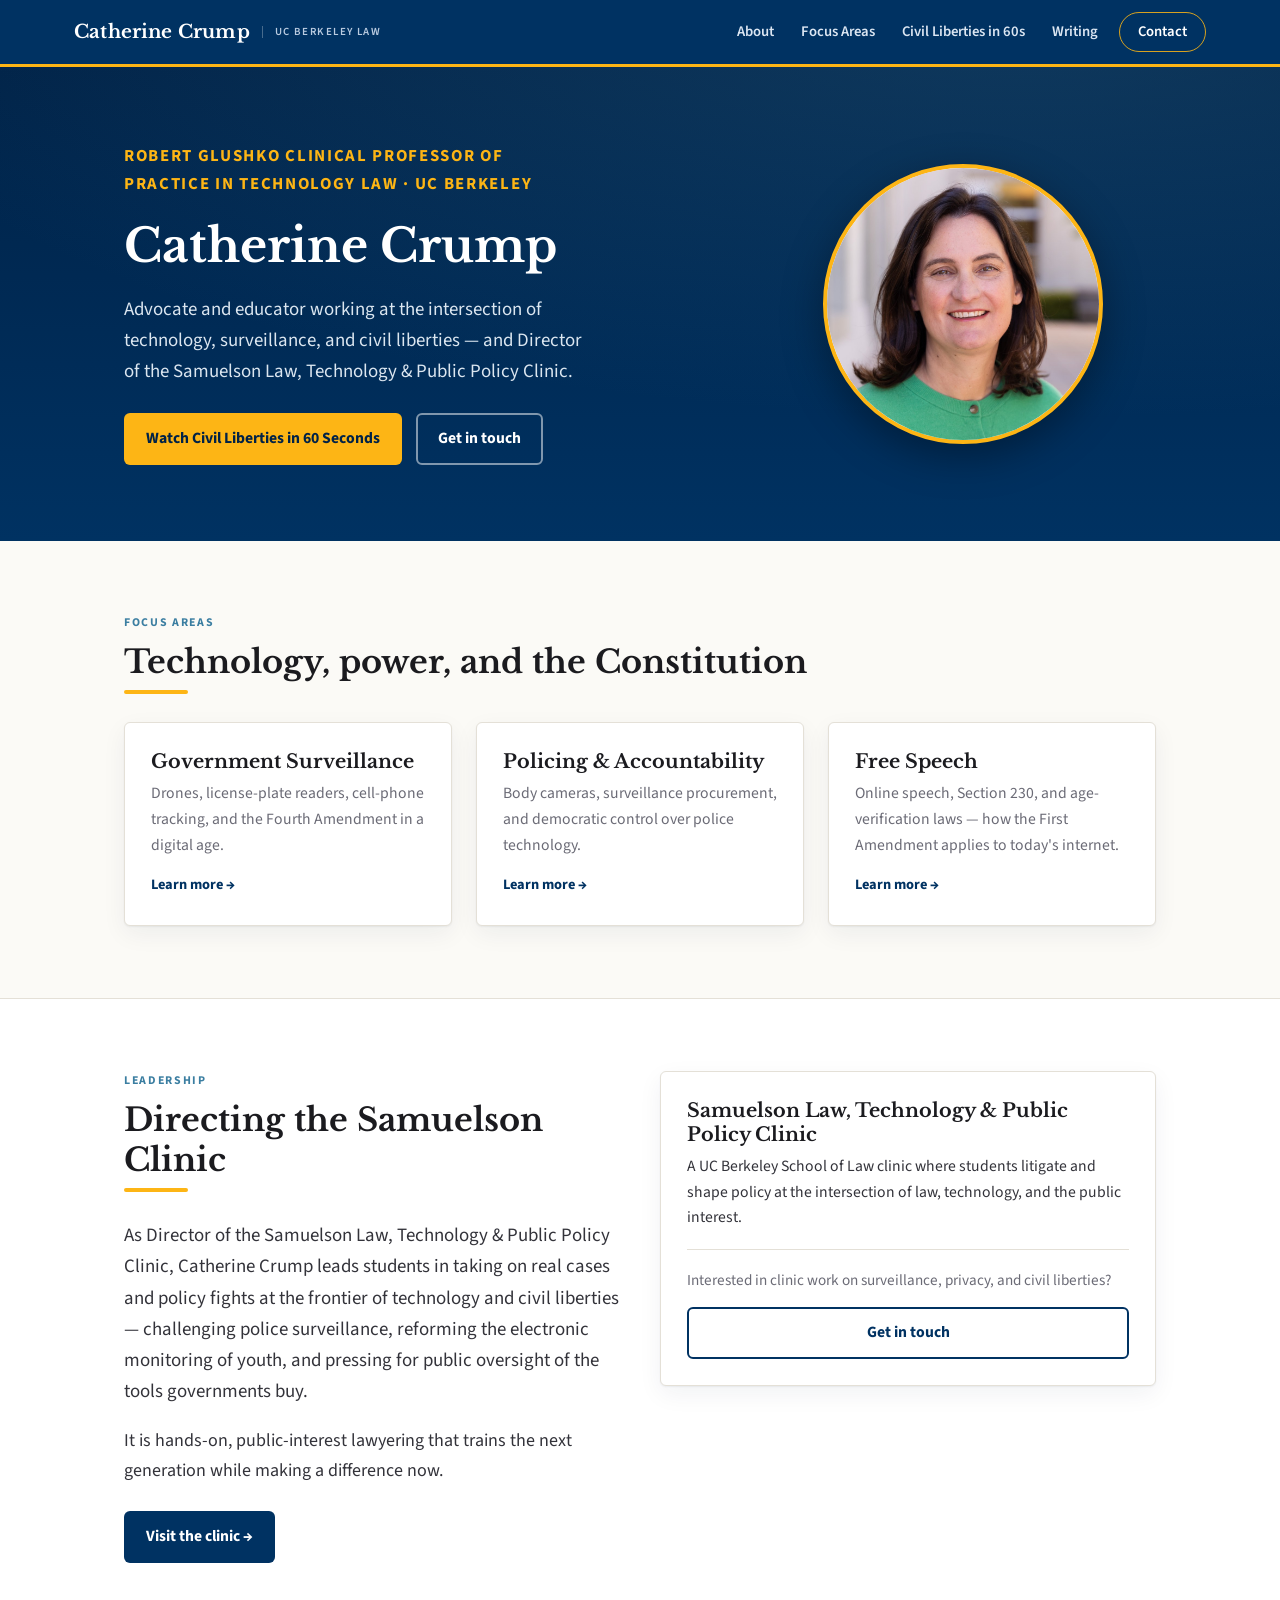
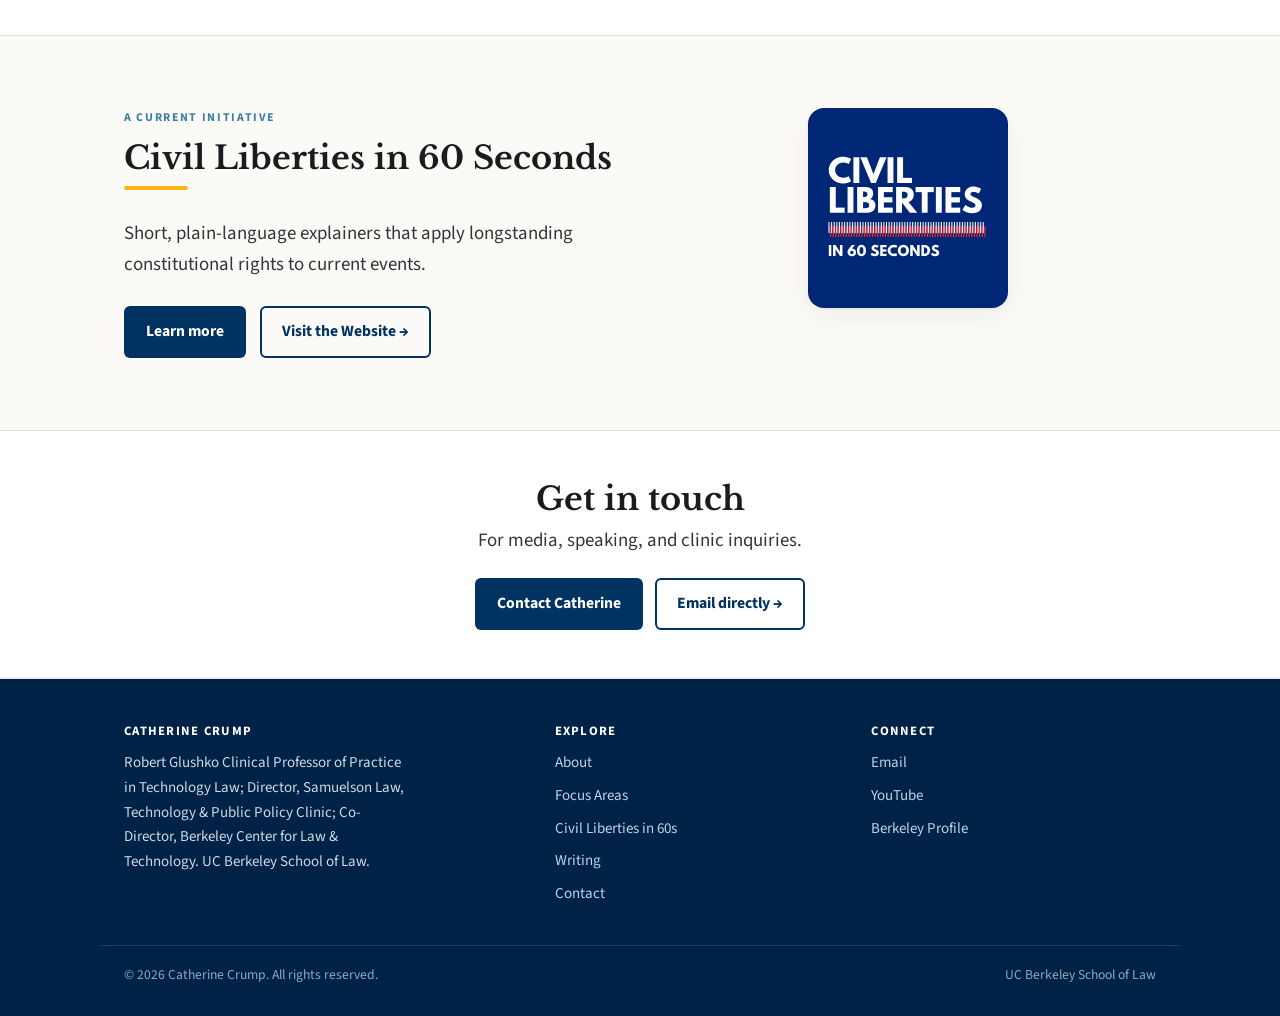
==== commit d5fe39e2: "Revert "Apply Catherine's pre-launch brief (branch, do not deploy)" This reverts commit 4ecb9fce18df" ====
--- a/index.html
+++ b/index.html
@@ -22,6 +22,7 @@
         <li><a href="about">About</a></li>
         <li><a href="areas-of-focus">Focus Areas</a></li>
         <li><a href="civil-liberties-60">Civil Liberties in 60s</a></li>
+        <li><a href="writing">Writing</a></li>
         <li><a href="contact" class="nav-cta">Contact</a></li>
       </ul>
     </nav>
@@ -31,9 +32,9 @@
   <section class="hero">
     <div class="container hero-grid">
       <div>
-        <p class="title">Clinical Professor, UC Berkeley Law · Director, Samuelson Law, Technology &amp; Public Policy Clinic</p>
+        <p class="title">Robert Glushko Clinical Professor of Practice in Technology Law · UC Berkeley</p>
         <h1>Catherine Crump</h1>
-        <p>Advocate and educator working at the intersection of technology, surveillance, and civil liberties.</p>
+        <p>Advocate and educator working at the intersection of technology, surveillance, and civil liberties — and Director of the Samuelson Law, Technology &amp; Public Policy Clinic.</p>
         <div class="hero-cta">
           <a class="btn btn-gold" href="civil-liberties-60">Watch Civil Liberties in 60 Seconds</a>
           <a class="btn btn-ghost" href="contact">Get in touch</a>
@@ -66,7 +67,7 @@
         </a>
         <a class="card card-link" href="areas-of-focus#free-speech">
           <h3>Free Speech</h3>
-          <p>How the First Amendment applies online — from Section 230 and platform liability to the wave of age-verification and content laws now reaching the courts.</p>
+          <p>Online speech, Section 230, and age-verification laws — how the First Amendment applies to today's internet.</p>
           <span class="card-more">Learn more →</span>
         </a>
       </div>
@@ -80,9 +81,10 @@
         <p class="eyebrow">Leadership</p>
         <h2 class="section-title">Directing the Samuelson Clinic</h2>
         <div class="rule"></div>
-        <p class="lead">I direct the Samuelson Law, Technology &amp; Public Policy Clinic, where law students take on real cases and policy fights at the frontier of technology and civil liberties — litigating public-records suits, filing amicus briefs, and producing reports that shape how courts and lawmakers think about surveillance and digital rights. It's some of the most rewarding work I do: training the next generation of technology lawyers while making a mark on the law right now.</p>
+        <p class="lead">As Director of the Samuelson Law, Technology &amp; Public Policy Clinic, Catherine Crump leads students in taking on real cases and policy fights at the frontier of technology and civil liberties — challenging police surveillance, reforming the electronic monitoring of youth, and pressing for public oversight of the tools governments buy.</p>
+        <p>It is hands-on, public-interest lawyering that trains the next generation while making a difference now.</p>
         <div class="hero-cta">
-          <a class="btn btn-blue" href="https://www.law.berkeley.edu/experiential/clinics/samuelson-law-technology-public-policy-clinic/" target="_blank" rel="noopener">Explore the Samuelson Clinic →</a>
+          <a class="btn btn-blue" href="https://www.law.berkeley.edu/experiential/clinics/samuelson-law-technology-public-policy-clinic/" target="_blank" rel="noopener">Visit the clinic →</a>
         </div>
       </div>
       <aside>
@@ -143,6 +145,7 @@
           <li><a href="about">About</a></li>
           <li><a href="areas-of-focus">Focus Areas</a></li>
           <li><a href="civil-liberties-60">Civil Liberties in 60s</a></li>
+          <li><a href="writing">Writing</a></li>
           <li><a href="contact">Contact</a></li>
         </ul>
       </div>
